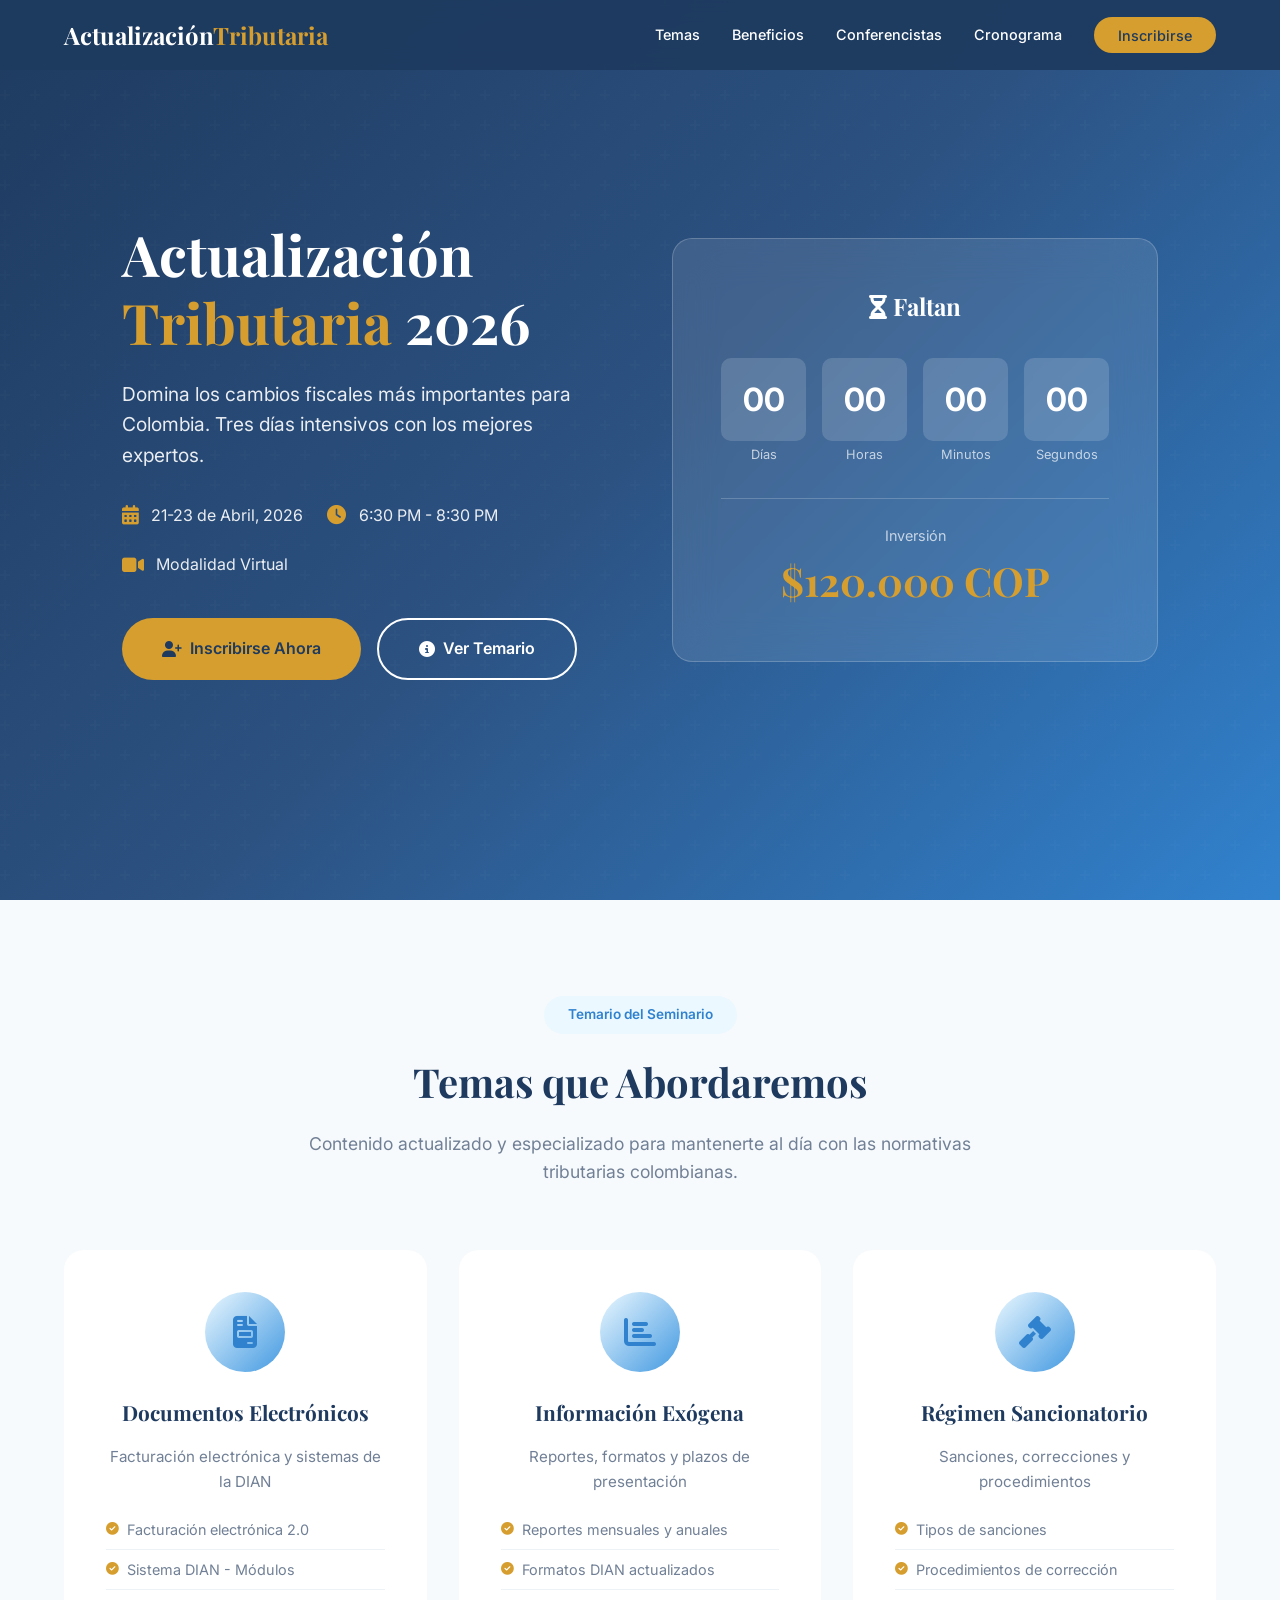
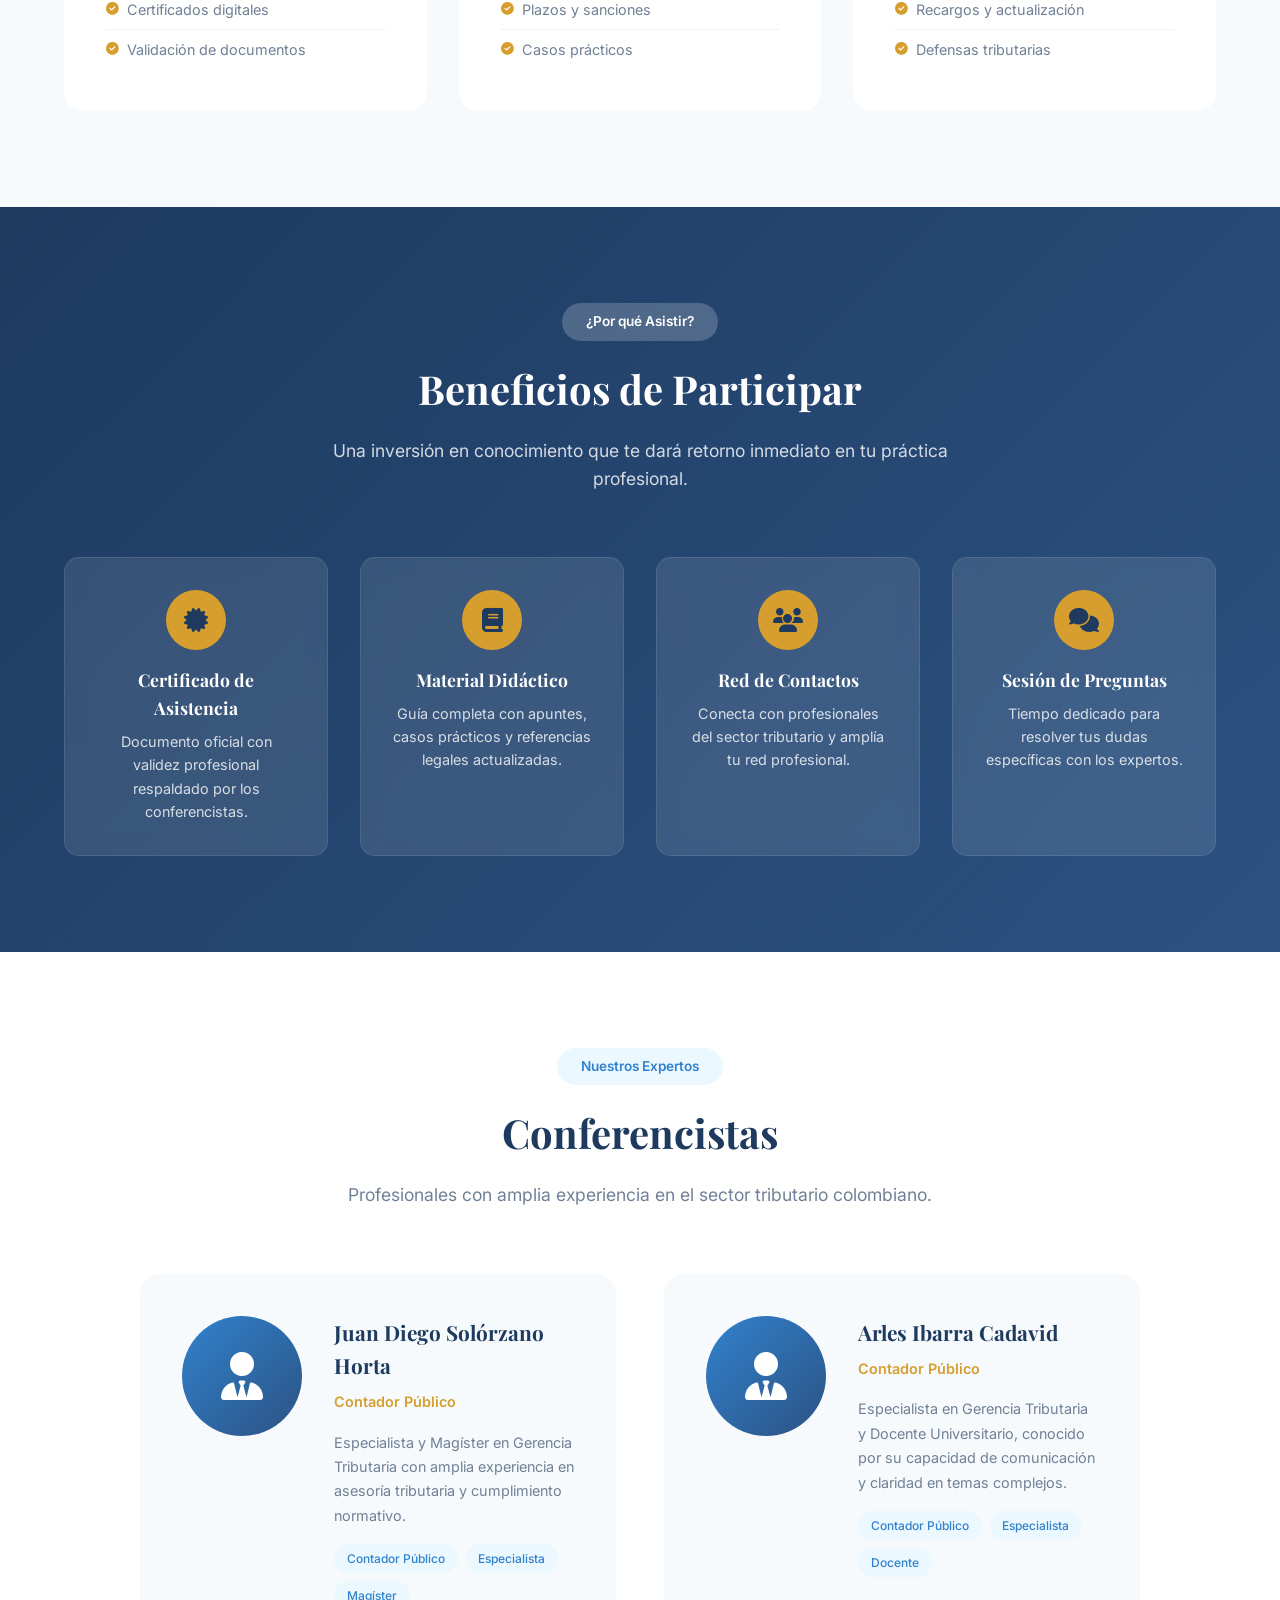
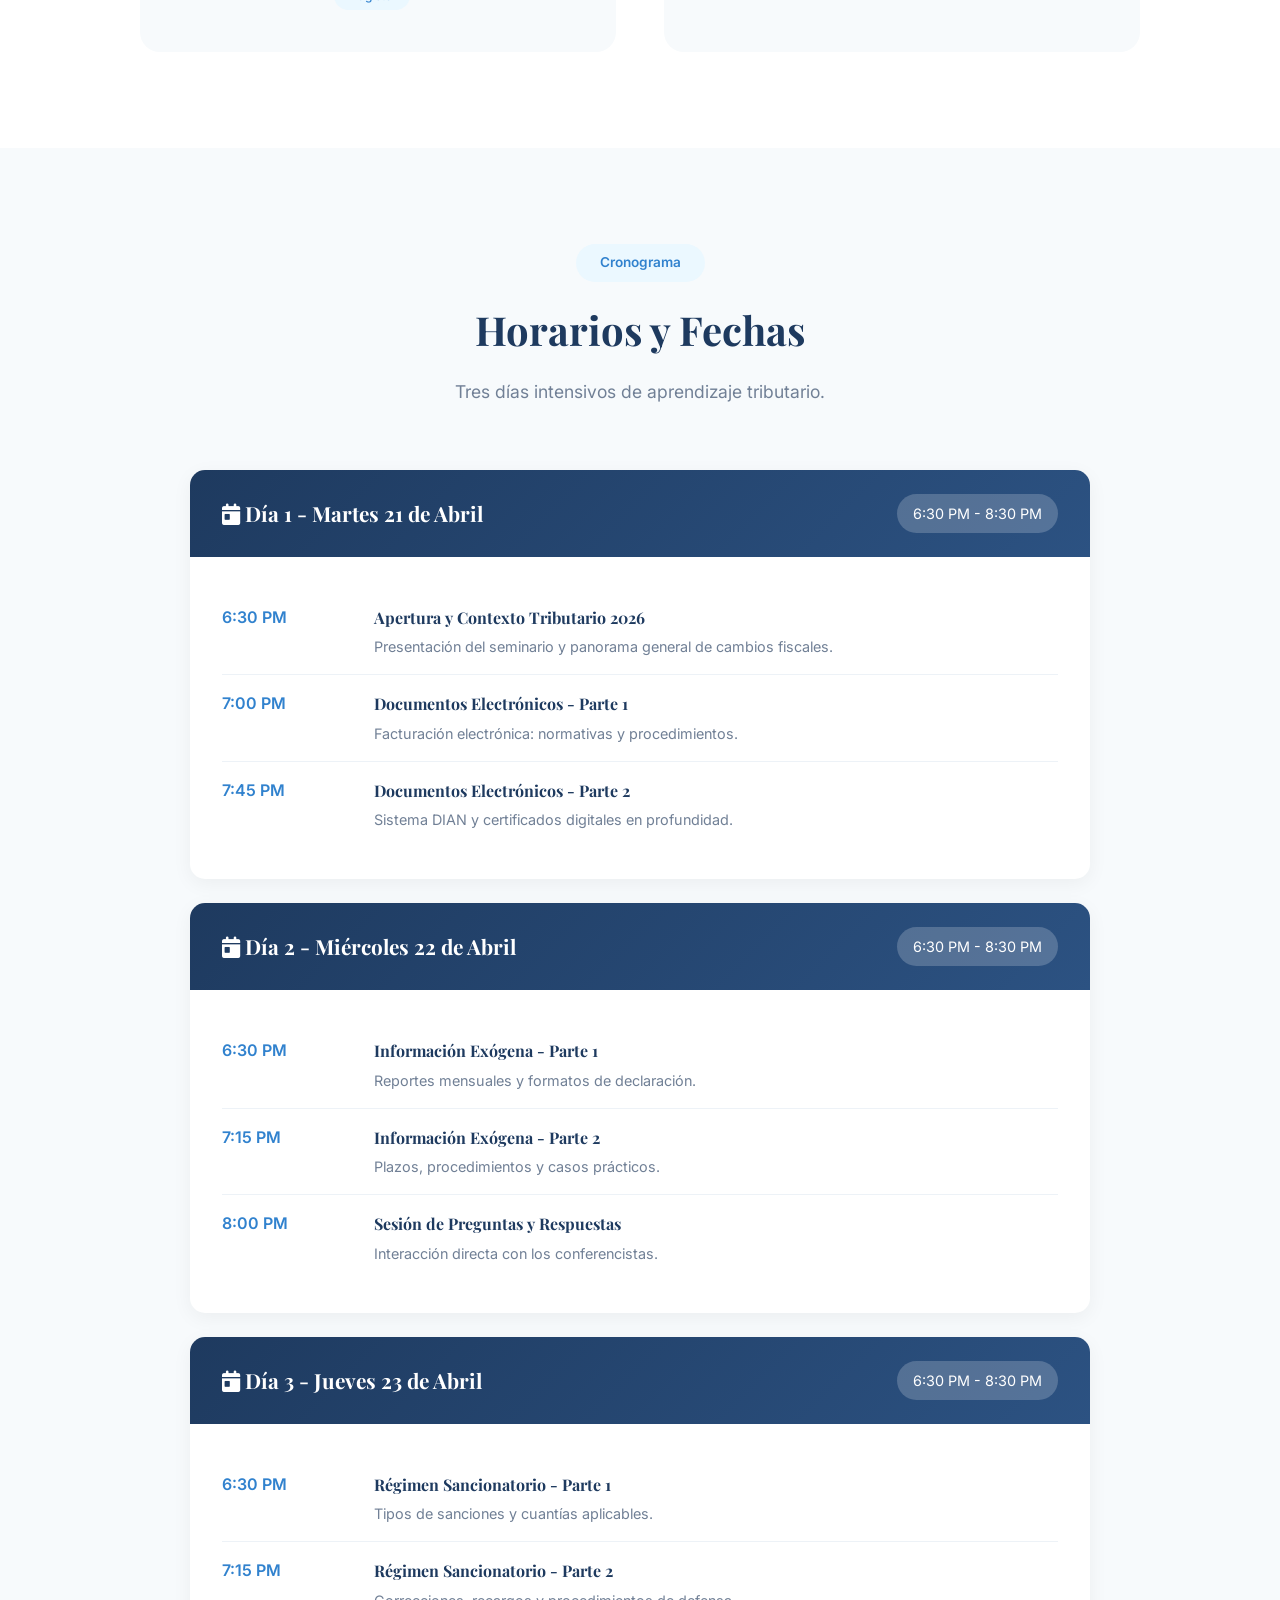
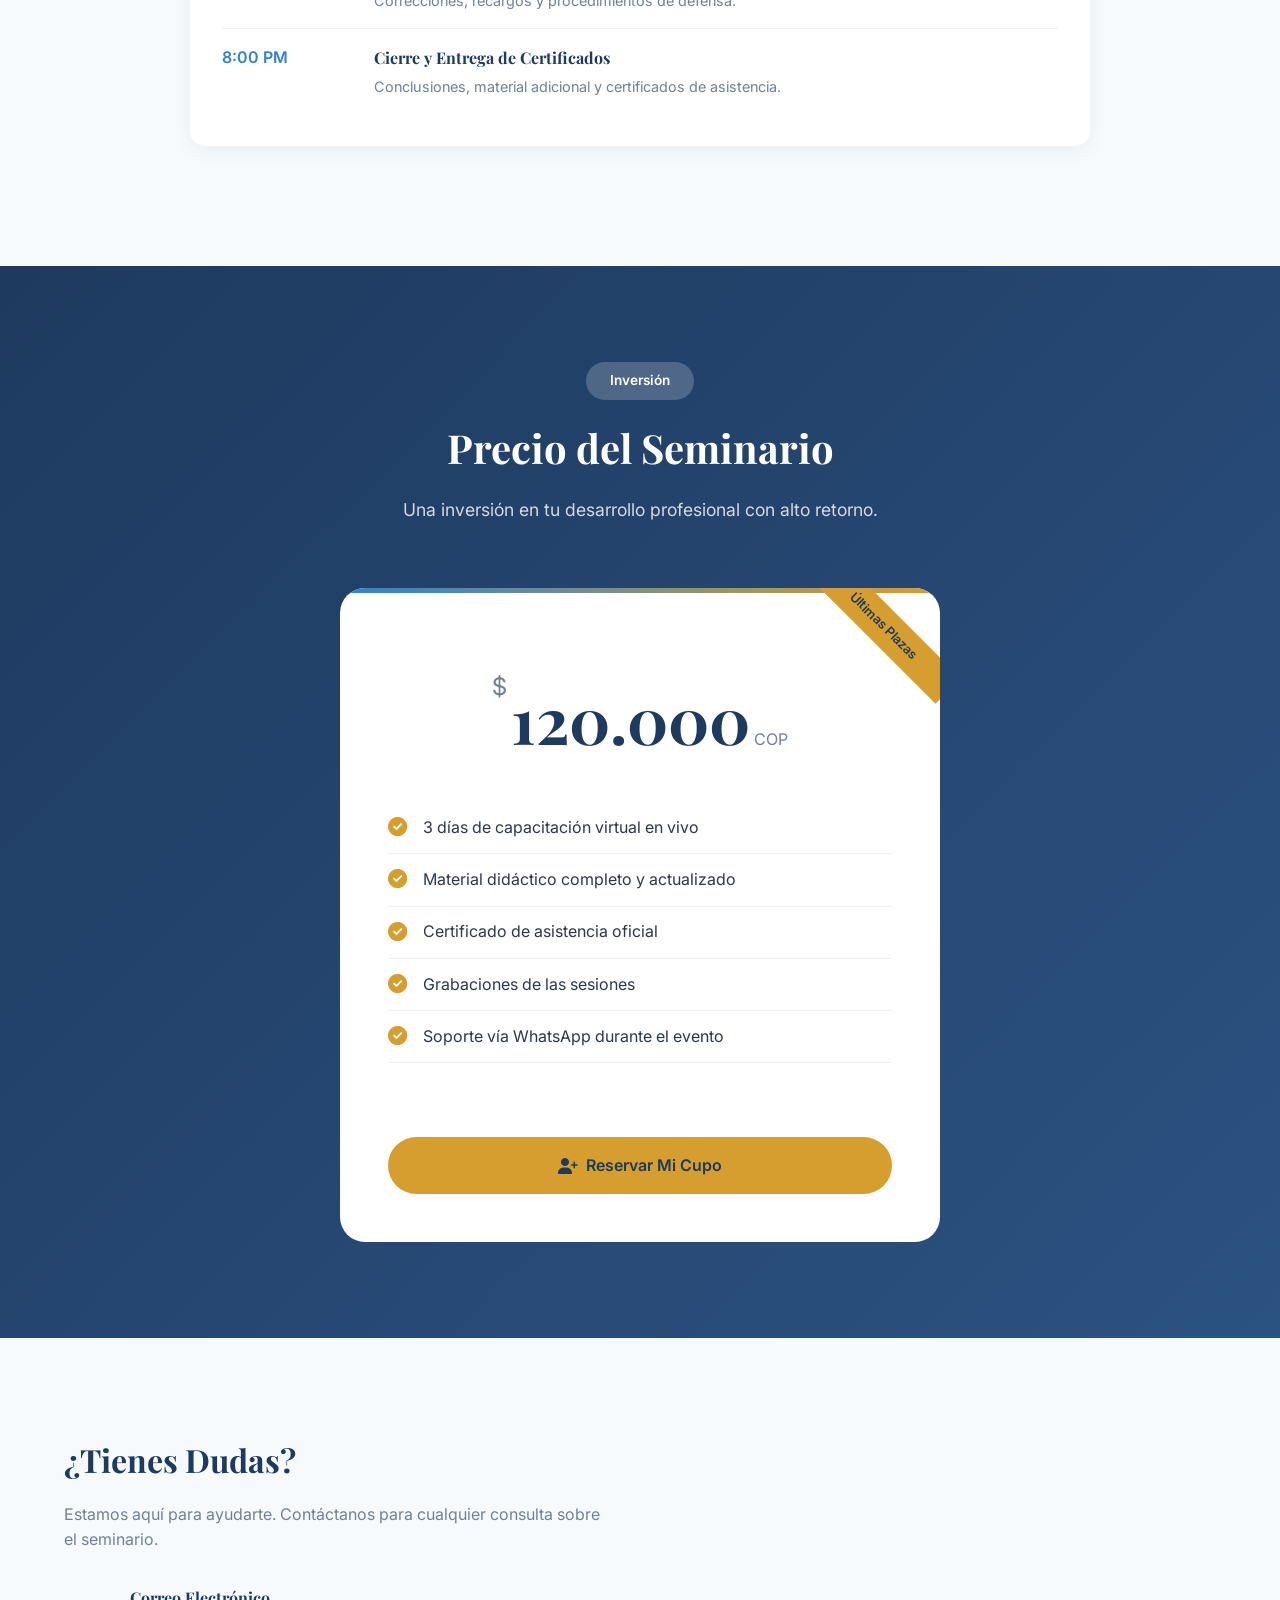
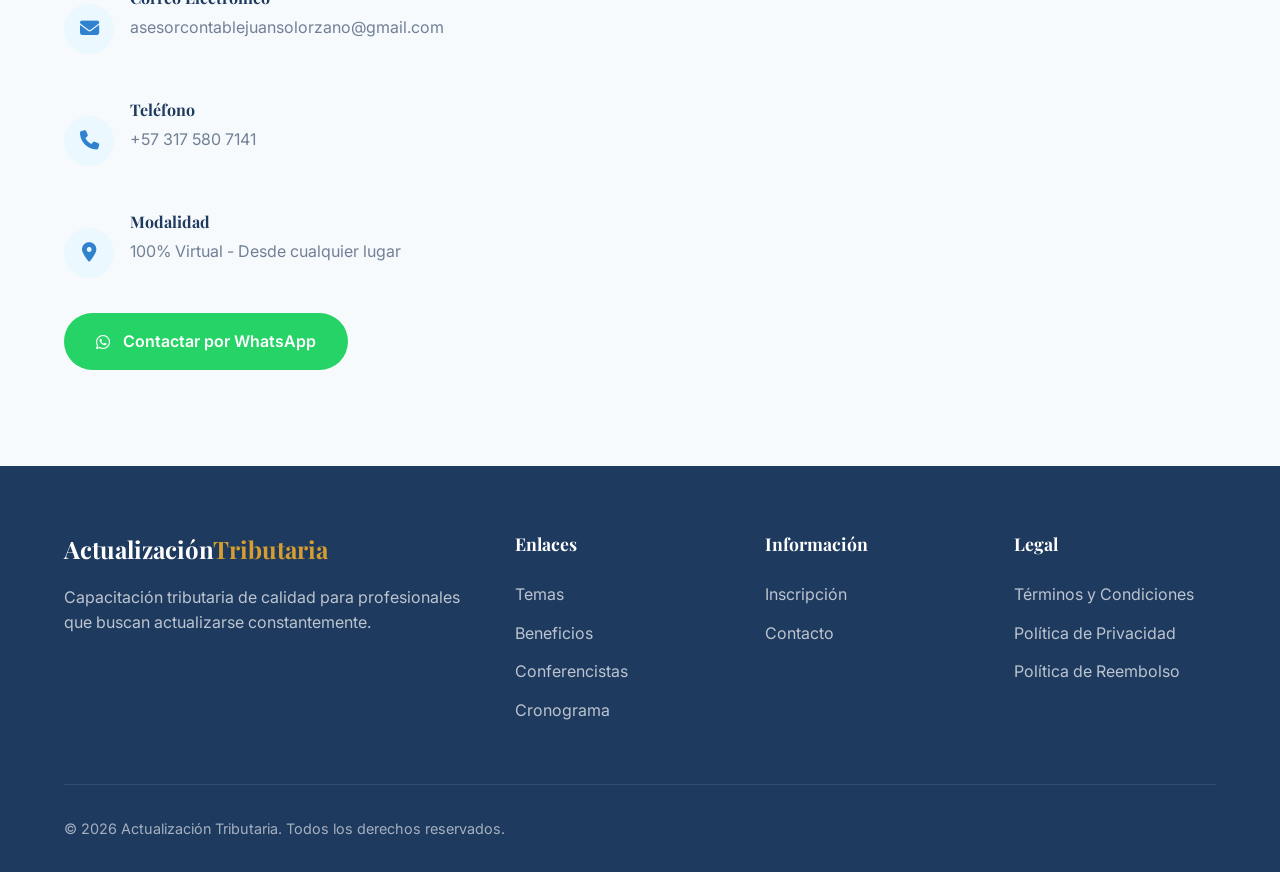
==== index.html @ 235e3d34 "Implementacion a la nube" ====
<!DOCTYPE html>
<html lang="es">

<head>
    <meta charset="UTF-8">
    <meta name="viewport" content="width=device-width, initial-scale=1.0">
    <title>Actualización Tributaria 2026 | Seminario Profesional</title>
    <link rel="stylesheet" href="https://cdnjs.cloudflare.com/ajax/libs/font-awesome/6.5.1/css/all.min.css">
    <link
        href="https://fonts.googleapis.com/css2?family=Playfair+Display:wght@400;500;600;700&family=Inter:wght@300;400;500;600;700&display=swap"
        rel="stylesheet">
    <link rel="stylesheet" href="style.css">
</head>

<body>
    <!-- Navigation -->
    <nav id="navbar">
        <div class="nav-container">
            <a href="#" class="logo">Actualización<span>Tributaria</span></a>
            <ul class="nav-links" id="navLinks">
                <li><a href="#temas">Temas</a></li>
                <li><a href="#beneficios">Beneficios</a></li>
                <li><a href="#conferencistas">Conferencistas</a></li>
                <li><a href="#cronograma">Cronograma</a></li>
                <li><a href="#inscripcion" class="nav-cta">Inscribirse</a></li>
            </ul>
            <button class="mobile-menu-btn" id="mobileMenuBtn">
                <i class="fas fa-bars"></i>
            </button>
        </div>
    </nav>

    <!-- Hero Section -->
    <section class="hero">
        <div class="hero-container">
            <div class="hero-content">
                <h1>Actualización <span>Tributaria</span> 2026</h1>
                <p>Domina los cambios fiscales más importantes para Colombia. Tres días intensivos con los mejores
                    expertos.</p>
                <div class="hero-info">
                    <div class="hero-info-item">
                        <i class="fas fa-calendar-alt"></i>
                        <span>21-23 de Abril, 2026</span>
                    </div>
                    <div class="hero-info-item">
                        <i class="fas fa-clock"></i>
                        <span>6:30 PM - 8:30 PM</span>
                    </div>
                    <div class="hero-info-item">
                        <i class="fas fa-video"></i>
                        <span>Modalidad Virtual</span>
                    </div>
                </div>
                <div class="hero-buttons">
                    <a href="#inscripcion" class="btn btn-primary">
                        <i class="fas fa-user-plus"></i>
                        Inscribirse Ahora
                    </a>
                    <a href="#temas" class="btn btn-secondary">
                        <i class="fas fa-info-circle"></i>
                        Ver Temario
                    </a>
                </div>
            </div>
            <div class="hero-visual">
                <div class="hero-card">
                    <h3><i class="fas fa-hourglass-half"></i> Faltan</h3>
                    <div class="countdown" id="countdown">
                        <div class="countdown-item">
                            <span class="countdown-number" id="days">00</span>
                            <span class="countdown-label">Días</span>
                        </div>
                        <div class="countdown-item">
                            <span class="countdown-number" id="hours">00</span>
                            <span class="countdown-label">Horas</span>
                        </div>
                        <div class="countdown-item">
                            <span class="countdown-number" id="minutes">00</span>
                            <span class="countdown-label">Minutos</span>
                        </div>
                        <div class="countdown-item">
                            <span class="countdown-number" id="seconds">00</span>
                            <span class="countdown-label">Segundos</span>
                        </div>
                    </div>
                    <div class="hero-price">
                        <span>Inversión</span>
                        <strong>$120.000 COP</strong>
                    </div>
                </div>
            </div>
        </div>
    </section>

    <!-- Topics Section -->
    <section class="topics" id="temas">
        <div class="section-header animate-on-scroll">
            <span class="section-tag">Temario del Seminario</span>
            <h2>Temas que Abordaremos</h2>
            <p>Contenido actualizado y especializado para mantenerte al día con las normativas tributarias colombianas.
            </p>
        </div>
        <div class="topics-grid">
            <div class="topic-card animate-on-scroll">
                <div class="topic-icon">
                    <i class="fas fa-file-invoice"></i>
                </div>
                <h3>Documentos Electrónicos</h3>
                <p>Facturación electrónica y sistemas de la DIAN</p>
                <ul class="topic-list">
                    <li><i class="fas fa-check-circle"></i> Facturación electrónica 2.0</li>
                    <li><i class="fas fa-check-circle"></i> Sistema DIAN - Módulos</li>
                    <li><i class="fas fa-check-circle"></i> Certificados digitales</li>
                    <li><i class="fas fa-check-circle"></i> Validación de documentos</li>
                </ul>
            </div>
            <div class="topic-card animate-on-scroll">
                <div class="topic-icon">
                    <i class="fas fa-chart-bar"></i>
                </div>
                <h3>Información Exógena</h3>
                <p>Reportes, formatos y plazos de presentación</p>
                <ul class="topic-list">
                    <li><i class="fas fa-check-circle"></i> Reportes mensuales y anuales</li>
                    <li><i class="fas fa-check-circle"></i> Formatos DIAN actualizados</li>
                    <li><i class="fas fa-check-circle"></i> Plazos y sanciones</li>
                    <li><i class="fas fa-check-circle"></i> Casos prácticos</li>
                </ul>
            </div>
            <div class="topic-card animate-on-scroll">
                <div class="topic-icon">
                    <i class="fas fa-gavel"></i>
                </div>
                <h3>Régimen Sancionatorio</h3>
                <p>Sanciones, correcciones y procedimientos</p>
                <ul class="topic-list">
                    <li><i class="fas fa-check-circle"></i> Tipos de sanciones</li>
                    <li><i class="fas fa-check-circle"></i> Procedimientos de corrección</li>
                    <li><i class="fas fa-check-circle"></i> Recargos y actualización</li>
                    <li><i class="fas fa-check-circle"></i> Defensas tributarias</li>
                </ul>
            </div>
        </div>
    </section>

    <!-- Benefits Section -->
    <section class="benefits" id="beneficios">
        <div class="section-header animate-on-scroll">
            <span class="section-tag">¿Por qué Asistir?</span>
            <h2>Beneficios de Participar</h2>
            <p>Una inversión en conocimiento que te dará retorno inmediato en tu práctica profesional.</p>
        </div>
        <div class="benefits-grid">
            <div class="benefit-card animate-on-scroll">
                <div class="benefit-icon">
                    <i class="fas fa-certificate"></i>
                </div>
                <h4>Certificado de Asistencia</h4>
                <p>Documento oficial con validez profesional respaldado por los conferencistas.</p>
            </div>
            <div class="benefit-card animate-on-scroll">
                <div class="benefit-icon">
                    <i class="fas fa-book"></i>
                </div>
                <h4>Material Didáctico</h4>
                <p>Guía completa con apuntes, casos prácticos y referencias legales actualizadas.</p>
            </div>
            <div class="benefit-card animate-on-scroll">
                <div class="benefit-icon">
                    <i class="fas fa-users"></i>
                </div>
                <h4>Red de Contactos</h4>
                <p>Conecta con profesionales del sector tributario y amplía tu red profesional.</p>
            </div>
            <div class="benefit-card animate-on-scroll">
                <div class="benefit-icon">
                    <i class="fas fa-comments"></i>
                </div>
                <h4>Sesión de Preguntas</h4>
                <p>Tiempo dedicado para resolver tus dudas específicas con los expertos.</p>
            </div>
        </div>
    </section>

    <!-- Speakers Section -->
    <section class="speakers" id="conferencistas">
        <div class="section-header animate-on-scroll">
            <span class="section-tag">Nuestros Expertos</span>
            <h2>Conferencistas</h2>
            <p>Profesionales con amplia experiencia en el sector tributario colombiano.</p>
        </div>
        <div class="speakers-grid">
            <div class="speaker-card animate-left">
                <div class="speaker-image">
                    <i class="fas fa-user-tie"></i>
                </div>
                <div class="speaker-info">
                    <h3>Juan Diego Solórzano Horta</h3>
                    <p class="title">Contador Público</p>
                    <p>Especialista y Magíster en Gerencia Tributaria con amplia experiencia en asesoría tributaria y
                        cumplimiento normativo.</p>
                    <div class="speaker-credentials">
                        <span class="credential">Contador Público</span>
                        <span class="credential">Especialista</span>
                        <span class="credential">Magíster</span>
                    </div>
                </div>
            </div>
            <div class="speaker-card animate-right">
                <div class="speaker-image">
                    <i class="fas fa-user-tie"></i>
                </div>
                <div class="speaker-info">
                    <h3>Arles Ibarra Cadavid</h3>
                    <p class="title">Contador Público</p>
                    <p>Especialista en Gerencia Tributaria y Docente Universitario, conocido por su capacidad de
                        comunicación y claridad en temas complejos.</p>
                    <div class="speaker-credentials">
                        <span class="credential">Contador Público</span>
                        <span class="credential">Especialista</span>
                        <span class="credential">Docente</span>
                    </div>
                </div>
            </div>
        </div>
    </section>

    <!-- Schedule Section -->
    <section class="schedule" id="cronograma">
        <div class="section-header animate-on-scroll">
            <span class="section-tag">Cronograma</span>
            <h2>Horarios y Fechas</h2>
            <p>Tres días intensivos de aprendizaje tributario.</p>
        </div>
        <div class="schedule-container">
            <div class="schedule-day animate-on-scroll">
                <div class="schedule-day-header">
                    <h3><i class="fas fa-calendar-day"></i> Día 1 - Martes 21 de Abril</h3>
                    <span>6:30 PM - 8:30 PM</span>
                </div>
                <div class="schedule-content">
                    <div class="schedule-item">
                        <span class="schedule-time">6:30 PM</span>
                        <div class="schedule-topic">
                            <h4>Apertura y Contexto Tributario 2026</h4>
                            <p>Presentación del seminario y panorama general de cambios fiscales.</p>
                        </div>
                    </div>
                    <div class="schedule-item">
                        <span class="schedule-time">7:00 PM</span>
                        <div class="schedule-topic">
                            <h4>Documentos Electrónicos - Parte 1</h4>
                            <p>Facturación electrónica: normativas y procedimientos.</p>
                        </div>
                    </div>
                    <div class="schedule-item">
                        <span class="schedule-time">7:45 PM</span>
                        <div class="schedule-topic">
                            <h4>Documentos Electrónicos - Parte 2</h4>
                            <p>Sistema DIAN y certificados digitales en profundidad.</p>
                        </div>
                    </div>
                </div>
            </div>
            <div class="schedule-day animate-on-scroll">
                <div class="schedule-day-header">
                    <h3><i class="fas fa-calendar-day"></i> Día 2 - Miércoles 22 de Abril</h3>
                    <span>6:30 PM - 8:30 PM</span>
                </div>
                <div class="schedule-content">
                    <div class="schedule-item">
                        <span class="schedule-time">6:30 PM</span>
                        <div class="schedule-topic">
                            <h4>Información Exógena - Parte 1</h4>
                            <p>Reportes mensuales y formatos de declaración.</p>
                        </div>
                    </div>
                    <div class="schedule-item">
                        <span class="schedule-time">7:15 PM</span>
                        <div class="schedule-topic">
                            <h4>Información Exógena - Parte 2</h4>
                            <p>Plazos, procedimientos y casos prácticos.</p>
                        </div>
                    </div>
                    <div class="schedule-item">
                        <span class="schedule-time">8:00 PM</span>
                        <div class="schedule-topic">
                            <h4>Sesión de Preguntas y Respuestas</h4>
                            <p>Interacción directa con los conferencistas.</p>
                        </div>
                    </div>
                </div>
            </div>
            <div class="schedule-day animate-on-scroll">
                <div class="schedule-day-header">
                    <h3><i class="fas fa-calendar-day"></i> Día 3 - Jueves 23 de Abril</h3>
                    <span>6:30 PM - 8:30 PM</span>
                </div>
                <div class="schedule-content">
                    <div class="schedule-item">
                        <span class="schedule-time">6:30 PM</span>
                        <div class="schedule-topic">
                            <h4>Régimen Sancionatorio - Parte 1</h4>
                            <p>Tipos de sanciones y cuantías aplicables.</p>
                        </div>
                    </div>
                    <div class="schedule-item">
                        <span class="schedule-time">7:15 PM</span>
                        <div class="schedule-topic">
                            <h4>Régimen Sancionatorio - Parte 2</h4>
                            <p>Correcciones, recargos y procedimientos de defensa.</p>
                        </div>
                    </div>
                    <div class="schedule-item">
                        <span class="schedule-time">8:00 PM</span>
                        <div class="schedule-topic">
                            <h4>Cierre y Entrega de Certificados</h4>
                            <p>Conclusiones, material adicional y certificados de asistencia.</p>
                        </div>
                    </div>
                </div>
            </div>
        </div>
    </section>

    <!-- Pricing Section -->
    <section class="pricing" id="inscripcion">
        <div class="section-header animate-on-scroll">
            <span class="section-tag">Inversión</span>
            <h2>Precio del Seminario</h2>
            <p>Una inversión en tu desarrollo profesional con alto retorno.</p>
        </div>
        <div class="pricing-card animate-on-scroll">
            <span class="pricing-badge">Últimas Plazas</span>
            <div class="pricing-amount">
                <span class="currency">$</span>
                <span class="amount">120.000</span>
                <span class="period">COP</span>
            </div>
            <ul class="pricing-features">
                <li>
                    <i class="fas fa-check-circle"></i>
                    <span>3 días de capacitación virtual en vivo</span>
                </li>
                <li>
                    <i class="fas fa-check-circle"></i>
                    <span>Material didáctico completo y actualizado</span>
                </li>
                <li>
                    <i class="fas fa-check-circle"></i>
                    <span>Certificado de asistencia oficial</span>
                </li>
                <li>
                    <i class="fas fa-check-circle"></i>
                    <span>Grabaciones de las sesiones</span>
                </li>
                <li>
                    <i class="fas fa-check-circle"></i>
                    <span>Soporte vía WhatsApp durante el evento</span>
                </li>
                <li>
            </ul>
            <a href="#inscripcion" class="btn btn-primary">
                <i class="fas fa-user-plus"></i>
                Reservar Mi Cupo
            </a>
        </div>
    </section>

    <!-- Contact Section -->
    <section class="contact" id="contacto">
        <div class="contact-container">
            <div class="contact-info animate-left">
                <h3>¿Tienes Dudas?</h3>
                <p>Estamos aquí para ayudarte. Contáctanos para cualquier consulta sobre el seminario.</p>
                <div class="contact-methods">
                    <div class="contact-method">
                        <div class="contact-method-icon">
                            <i class="fas fa-envelope"></i>
                        </div>
                        <div class="contact-method-text">
                            <h4>Correo Electrónico</h4>
                            <p>asesorcontablejuansolorzano@gmail.com</p>
                        </div>
                    </div>
                    <div class="contact-method">
                        <div class="contact-method-icon">
                            <i class="fas fa-phone"></i>
                        </div>
                        <div class="contact-method-text">
                            <h4>Teléfono</h4>
                            <p>+57 317 580 7141</p>
                        </div>
                    </div>
                    <div class="contact-method">
                        <div class="contact-method-icon">
                            <i class="fas fa-map-marker-alt"></i>
                        </div>
                        <div class="contact-method-text">
                            <h4>Modalidad</h4>
                            <p>100% Virtual - Desde cualquier lugar</p>
                        </div>
                    </div>
                </div>
                <a href="https://wa.me/573175807141" target="_blank" class="whatsapp-btn">
                    <i class="fab fa-whatsapp"></i>
                    Contactar por WhatsApp
                </a>
            </div>
        </div>
    </section>

    <!-- Footer -->
    <footer>
        <div class="footer-container">
            <div class="footer-grid">
                <div class="footer-brand">
                    <h3>Actualización<span>Tributaria</span></h3>
                    <p>Capacitación tributaria de calidad para profesionales que buscan actualizarse constantemente.</p>
                </div>
                <div class="footer-column">
                    <h4>Enlaces</h4>
                    <ul>
                        <li><a href="#temas">Temas</a></li>
                        <li><a href="#beneficios">Beneficios</a></li>
                        <li><a href="#conferencistas">Conferencistas</a></li>
                        <li><a href="#cronograma">Cronograma</a></li>
                    </ul>
                </div>
                <div class="footer-column">
                    <h4>Información</h4>
                    <ul>
                        <li><a href="#inscripcion">Inscripción</a></li>
                        <li><a href="#contacto">Contacto</a></li>
                    </ul>
                </div>
                <div class="footer-column">
                    <h4>Legal</h4>
                    <ul>
                        <li><a href="/legal/terminosycondiciones.html">Términos y Condiciones</a></li>
                        <li><a href="/legal/politicadeprivacidad.html">Política de Privacidad</a></li>
                        <li><a href="/legal/reembolsos.html">Política de Reembolso</a></li>
                    </ul>
                </div>
            </div>
            <div class="footer-bottom">
                <p>&copy; 2026 Actualización Tributaria. Todos los derechos reservados.</p>
                <div class="footer-bottom-links">
                </div>
            </div>
        </div>
    </footer>

    <!-- Success Modal -->
    <div class="modal-overlay" id="successModal">
        <div class="modal">
            <div class="modal-icon">
                <i class="fas fa-check"></i>
            </div>
            <h3>¡Inscripción Exitosa!</h3>
            <p>Gracias por inscribirte al seminario. Te contactaremos pronto para confirmar tu participación.</p>
            <button class="modal-close" onclick="closeModal()">Entendido</button>
        </div>
    </div>

    <script src="main.js"></script>
</body>

</html>
---- style.css ----
* {
    margin: 0;
    padding: 0;
    box-sizing: border-box;
}

:root {
    --primary-blue: #1e3a5f;
    --secondary-blue: #2c5282;
    --accent-blue: #3182ce;
    --light-blue: #4299e1;
    --pale-blue: #ebf8ff;
    --gold: #d69e2e;
    --gold-light: #ecc94b;
    --white: #ffffff;
    --gray-100: #f7fafc;
    --gray-200: #edf2f7;
    --gray-600: #718096;
    --gray-800: #2d3748;
}

html {
    scroll-behavior: smooth;
}

body {
    font-family: 'Inter', sans-serif;
    color: var(--gray-800);
    line-height: 1.6;
    overflow-x: hidden;
}

h1,
h2,
h3,
h4 {
    font-family: 'Playfair Display', serif;
}

/* Animations */
@keyframes fadeInUp {
    from {
        opacity: 0;
        transform: translateY(40px);
    }

    to {
        opacity: 1;
        transform: translateY(0);
    }
}

@keyframes fadeIn {
    from {
        opacity: 0;
    }

    to {
        opacity: 1;
    }
}

@keyframes slideInLeft {
    from {
        opacity: 0;
        transform: translateX(-50px);
    }

    to {
        opacity: 1;
        transform: translateX(0);
    }
}

@keyframes slideInRight {
    from {
        opacity: 0;
        transform: translateX(50px);
    }

    to {
        opacity: 1;
        transform: translateX(0);
    }
}

@keyframes pulse {

    0%,
    100% {
        transform: scale(1);
    }

    50% {
        transform: scale(1.05);
    }
}

@keyframes float {

    0%,
    100% {
        transform: translateY(0);
    }

    50% {
        transform: translateY(-10px);
    }
}

.animate-on-scroll {
    opacity: 0;
    transform: translateY(40px);
    transition: all 0.8s ease-out;
}

.animate-on-scroll.animated {
    opacity: 1;
    transform: translateY(0);
}

.animate-left {
    opacity: 0;
    transform: translateX(-50px);
    transition: all 0.8s ease-out;
}

.animate-left.animated {
    opacity: 1;
    transform: translateX(0);
}

.animate-right {
    opacity: 0;
    transform: translateX(50px);
    transition: all 0.8s ease-out;
}

.animate-right.animated {
    opacity: 1;
    transform: translateX(0);
}

/* Navigation */
nav {
    position: fixed;
    top: 0;
    left: 0;
    right: 0;
    z-index: 1000;
    background: rgba(30, 58, 95, 0.95);
    backdrop-filter: blur(10px);
    padding: 1rem 5%;
    transition: all 0.3s ease;
}

nav.scrolled {
    padding: 0.7rem 5%;
    box-shadow: 0 4px 20px rgba(0, 0, 0, 0.2);
}

.nav-container {
    max-width: 1400px;
    margin: 0 auto;
    display: flex;
    justify-content: space-between;
    align-items: center;
}

.logo {
    font-family: 'Playfair Display', serif;
    font-size: 1.5rem;
    font-weight: 700;
    color: var(--white);
    text-decoration: none;
}

.logo span {
    color: var(--gold);
}

.nav-links {
    display: flex;
    list-style: none;
    gap: 2rem;
}

.nav-links a {
    color: var(--white);
    text-decoration: none;
    font-weight: 500;
    font-size: 0.9rem;
    transition: color 0.3s ease;
    position: relative;
}

.nav-links a::after {
    content: '';
    position: absolute;
    bottom: -5px;
    left: 0;
    width: 0;
    height: 2px;
    background: var(--gold);
    transition: width 0.3s ease;
}

.nav-links a:hover::after {
    width: 100%;
}

.nav-cta {
    background: var(--gold);
    color: var(--primary-blue) !important;
    padding: 0.6rem 1.5rem;
    border-radius: 50px;
    font-weight: 600;
}

.nav-cta::after {
    display: none;
}

.nav-cta:hover {
    background: var(--gold-light);
    transform: translateY(-2px);
}

.mobile-menu-btn {
    display: none;
    background: none;
    border: none;
    color: var(--white);
    font-size: 1.5rem;
    cursor: pointer;
}

/* Hero Section */
.hero {
    min-height: 100vh;
    background: linear-gradient(135deg, var(--primary-blue) 0%, var(--secondary-blue) 50%, var(--accent-blue) 100%);
    position: relative;
    display: flex;
    align-items: center;
    overflow: hidden;
}

.hero::before {
    content: '';
    position: absolute;
    top: 0;
    left: 0;
    right: 0;
    bottom: 0;
    background: url("data:image/svg+xml,%3Csvg width='60' height='60' viewBox='0 0 60 60' xmlns='http://www.w3.org/2000/svg'%3E%3Cg fill='none' fill-rule='evenodd'%3E%3Cg fill='%23ffffff' fill-opacity='0.03'%3E%3Cpath d='M36 34v-4h-2v4h-4v2h4v4h2v-4h4v-2h-4zm0-30V0h-2v4h-4v2h4v4h2V6h4V4h-4zM6 34v-4H4v4H0v2h4v4h2v-4h4v-2H6zM6 4V0H4v4H0v2h4v4h2V6h4V4H6z'/%3E%3C/g%3E%3C/g%3E%3C/svg%3E");
    opacity: 0.5;
}

.hero-container {
    max-width: 1400px;
    margin: 0 auto;
    padding: 0 5%;
    display: grid;
    grid-template-columns: 1fr 1fr;
    gap: 4rem;
    align-items: center;
    position: relative;
    z-index: 1;
}

.hero-content h1 {
    font-size: 3.5rem;
    color: var(--white);
    line-height: 1.2;
    margin-bottom: 1.5rem;
    animation: fadeInUp 1s ease-out;
}

.hero-content h1 span {
    color: var(--gold);
}

.hero-content p {
    font-size: 1.2rem;
    color: rgba(255, 255, 255, 0.9);
    margin-bottom: 2rem;
    animation: fadeInUp 1s ease-out 0.2s backwards;
}

.hero-info {
    display: flex;
    flex-wrap: wrap;
    gap: 1.5rem;
    margin-bottom: 2.5rem;
    animation: fadeInUp 1s ease-out 0.4s backwards;
}

.hero-info-item {
    display: flex;
    align-items: center;
    gap: 0.8rem;
    color: rgba(255, 255, 255, 0.9);
}

.hero-info-item i {
    color: var(--gold);
    font-size: 1.2rem;
}

.hero-buttons {
    display: flex;
    gap: 1rem;
    animation: fadeInUp 1s ease-out 0.6s backwards;
}

.btn {
    padding: 1rem 2.5rem;
    border-radius: 50px;
    font-weight: 600;
    text-decoration: none;
    display: inline-flex;
    align-items: center;
    gap: 0.5rem;
    transition: all 0.3s ease;
    cursor: pointer;
    border: none;
    font-size: 1rem;
}

.btn-primary {
    background: var(--gold);
    color: var(--primary-blue);
}

.btn-primary:hover {
    background: var(--gold-light);
    transform: translateY(-3px);
    box-shadow: 0 10px 30px rgba(214, 158, 46, 0.4);
}

.btn-secondary {
    background: transparent;
    color: var(--white);
    border: 2px solid var(--white);
}

.btn-secondary:hover {
    background: var(--white);
    color: var(--primary-blue);
    transform: translateY(-3px);
}

.hero-visual {
    position: relative;
    animation: float 6s ease-in-out infinite;
}

.hero-card {
    background: rgba(255, 255, 255, 0.1);
    backdrop-filter: blur(20px);
    border-radius: 20px;
    padding: 3rem;
    border: 1px solid rgba(255, 255, 255, 0.2);
}

.hero-card h3 {
    color: var(--white);
    font-size: 1.5rem;
    margin-bottom: 2rem;
    text-align: center;
}

.countdown {
    display: grid;
    grid-template-columns: repeat(4, 1fr);
    gap: 1rem;
    margin-bottom: 2rem;
}

.countdown-item {
    text-align: center;
}

.countdown-number {
    background: rgba(255, 255, 255, 0.15);
    border-radius: 10px;
    padding: 1rem;
    font-size: 2rem;
    font-weight: 700;
    color: var(--white);
    display: block;
}

.countdown-label {
    color: rgba(255, 255, 255, 0.7);
    font-size: 0.8rem;
    margin-top: 0.5rem;
}

.hero-price {
    text-align: center;
    padding-top: 1.5rem;
    border-top: 1px solid rgba(255, 255, 255, 0.2);
}

.hero-price span {
    color: rgba(255, 255, 255, 0.7);
    font-size: 0.9rem;
}

.hero-price strong {
    display: block;
    font-size: 2.5rem;
    color: var(--gold);
    font-family: 'Playfair Display', serif;
}

/* Section Styles */
section {
    padding: 6rem 5%;
}

.section-header {
    text-align: center;
    max-width: 700px;
    margin: 0 auto 4rem;
}

.section-header h2 {
    font-size: 2.5rem;
    color: var(--primary-blue);
    margin-bottom: 1rem;
}

.section-header p {
    color: var(--gray-600);
    font-size: 1.1rem;
}

.section-tag {
    display: inline-block;
    background: var(--pale-blue);
    color: var(--accent-blue);
    padding: 0.5rem 1.5rem;
    border-radius: 50px;
    font-size: 0.85rem;
    font-weight: 600;
    margin-bottom: 1rem;
}

/* Topics Section */
.topics {
    background: var(--gray-100);
}

.topics-grid {
    max-width: 1200px;
    margin: 0 auto;
    display: grid;
    grid-template-columns: repeat(3, 1fr);
    gap: 2rem;
}

.topic-card {
    background: var(--white);
    border-radius: 20px;
    padding: 2.5rem;
    text-align: center;
    transition: all 0.4s ease;
    border: 2px solid transparent;
    position: relative;
    overflow: hidden;
}

.topic-card::before {
    content: '';
    position: absolute;
    top: 0;
    left: 0;
    right: 0;
    height: 4px;
    background: linear-gradient(90deg, var(--accent-blue), var(--gold));
    transform: scaleX(0);
    transition: transform 0.4s ease;
}

.topic-card:hover {
    transform: translateY(-10px);
    box-shadow: 0 20px 40px rgba(30, 58, 95, 0.15);
    border-color: var(--light-blue);
}

.topic-card:hover::before {
    transform: scaleX(1);
}

.topic-icon {
    width: 80px;
    height: 80px;
    background: linear-gradient(135deg, var(--pale-blue), var(--light-blue));
    border-radius: 50%;
    display: flex;
    align-items: center;
    justify-content: center;
    margin: 0 auto 1.5rem;
    font-size: 2rem;
    color: var(--accent-blue);
    transition: all 0.4s ease;
}

.topic-card:hover .topic-icon {
    background: linear-gradient(135deg, var(--accent-blue), var(--secondary-blue));
    color: var(--white);
    transform: rotateY(180deg);
}

.topic-card h3 {
    font-size: 1.3rem;
    color: var(--primary-blue);
    margin-bottom: 1rem;
}

.topic-card p {
    color: var(--gray-600);
    font-size: 0.95rem;
}

.topic-list {
    text-align: left;
    margin-top: 1rem;
}

.topic-list li {
    color: var(--gray-600);
    font-size: 0.9rem;
    padding: 0.5rem 0;
    border-bottom: 1px solid var(--gray-200);
    display: flex;
    align-items: center;
    gap: 0.5rem;
}

.topic-list li:last-child {
    border-bottom: none;
}

.topic-list li i {
    color: var(--gold);
    font-size: 0.8rem;
}

/* Benefits Section */
.benefits {
    background: linear-gradient(135deg, var(--primary-blue) 0%, var(--secondary-blue) 100%);
    position: relative;
}

.benefits .section-header h2 {
    color: var(--white);
}

.benefits .section-header p {
    color: rgba(255, 255, 255, 0.8);
}

.benefits .section-tag {
    background: rgba(255, 255, 255, 0.2);
    color: var(--white);
}

.benefits-grid {
    max-width: 1200px;
    margin: 0 auto;
    display: grid;
    grid-template-columns: repeat(4, 1fr);
    gap: 2rem;
}

.benefit-card {
    background: rgba(255, 255, 255, 0.1);
    backdrop-filter: blur(10px);
    border-radius: 15px;
    padding: 2rem;
    text-align: center;
    border: 1px solid rgba(255, 255, 255, 0.1);
    transition: all 0.4s ease;
}

.benefit-card:hover {
    background: rgba(255, 255, 255, 0.2);
    transform: translateY(-5px);
}

.benefit-icon {
    width: 60px;
    height: 60px;
    background: var(--gold);
    border-radius: 50%;
    display: flex;
    align-items: center;
    justify-content: center;
    margin: 0 auto 1rem;
    font-size: 1.5rem;
    color: var(--primary-blue);
}

.benefit-card h4 {
    color: var(--white);
    font-size: 1.1rem;
    margin-bottom: 0.5rem;
}

.benefit-card p {
    color: rgba(255, 255, 255, 0.8);
    font-size: 0.9rem;
}

/* Speakers Section */
.speakers {
    background: var(--white);
}

.speakers-grid {
    max-width: 1000px;
    margin: 0 auto;
    display: grid;
    grid-template-columns: repeat(2, 1fr);
    gap: 3rem;
}

.speaker-card {
    background: var(--gray-100);
    border-radius: 20px;
    padding: 2.5rem;
    display: flex;
    gap: 2rem;
    transition: all 0.4s ease;
    border: 2px solid transparent;
}

.speaker-card:hover {
    border-color: var(--accent-blue);
    box-shadow: 0 15px 40px rgba(30, 58, 95, 0.1);
    transform: translateY(-5px);
}

.speaker-image {
    width: 120px;
    height: 120px;
    border-radius: 50%;
    background: linear-gradient(135deg, var(--accent-blue), var(--secondary-blue));
    display: flex;
    align-items: center;
    justify-content: center;
    font-size: 3rem;
    color: var(--white);
    flex-shrink: 0;
}

.speaker-info h3 {
    font-size: 1.3rem;
    color: var(--primary-blue);
    margin-bottom: 0.5rem;
}

.speaker-info .title {
    color: var(--gold);
    font-weight: 600;
    font-size: 0.9rem;
    margin-bottom: 1rem;
}

.speaker-info p {
    color: var(--gray-600);
    font-size: 0.9rem;
    line-height: 1.7;
}

.speaker-credentials {
    display: flex;
    flex-wrap: wrap;
    gap: 0.5rem;
    margin-top: 1rem;
}

.credential {
    background: var(--pale-blue);
    color: var(--accent-blue);
    padding: 0.3rem 0.8rem;
    border-radius: 50px;
    font-size: 0.75rem;
    font-weight: 500;
}

/* Schedule Section */
.schedule {
    background: var(--gray-100);
}

.schedule-container {
    max-width: 900px;
    margin: 0 auto;
}

.schedule-day {
    background: var(--white);
    border-radius: 15px;
    margin-bottom: 1.5rem;
    overflow: hidden;
    box-shadow: 0 5px 20px rgba(0, 0, 0, 0.05);
}

.schedule-day-header {
    background: linear-gradient(135deg, var(--primary-blue), var(--secondary-blue));
    color: var(--white);
    padding: 1.5rem 2rem;
    display: flex;
    justify-content: space-between;
    align-items: center;
}

.schedule-day-header h3 {
    font-size: 1.3rem;
}

.schedule-day-header span {
    background: rgba(255, 255, 255, 0.2);
    padding: 0.5rem 1rem;
    border-radius: 50px;
    font-size: 0.9rem;
}

.schedule-content {
    padding: 2rem;
}

.schedule-item {
    display: flex;
    gap: 2rem;
    padding: 1rem 0;
    border-bottom: 1px solid var(--gray-200);
}

.schedule-item:last-child {
    border-bottom: none;
}

.schedule-time {
    min-width: 120px;
    font-weight: 600;
    color: var(--accent-blue);
}

.schedule-topic {
    flex: 1;
}

.schedule-topic h4 {
    color: var(--primary-blue);
    margin-bottom: 0.3rem;
}

.schedule-topic p {
    color: var(--gray-600);
    font-size: 0.9rem;
}

/* Pricing Section */
.pricing {
    background: linear-gradient(135deg, var(--primary-blue) 0%, var(--secondary-blue) 100%);
    position: relative;
}

.pricing .section-header h2 {
    color: var(--white);
}

.pricing .section-header p {
    color: rgba(255, 255, 255, 0.8);
}

.pricing .section-tag {
    background: rgba(255, 255, 255, 0.2);
    color: var(--white);
}

.pricing-card {
    max-width: 600px;
    margin: 0 auto;
    background: var(--white);
    border-radius: 25px;
    padding: 3rem;
    text-align: center;
    position: relative;
    overflow: hidden;
}

.pricing-card::before {
    content: '';
    position: absolute;
    top: 0;
    left: 0;
    right: 0;
    height: 5px;
    background: linear-gradient(90deg, var(--accent-blue), var(--gold));
}

.pricing-badge {
    position: absolute;
    top: 20px;
    right: -35px;
    background: var(--gold);
    color: var(--primary-blue);
    padding: 0.5rem 3rem;
    font-size: 0.8rem;
    font-weight: 600;
    transform: rotate(45deg);
}

.pricing-amount {
    margin: 2rem 0;
}

.pricing-amount .currency {
    font-size: 1.5rem;
    color: var(--gray-600);
    vertical-align: top;
}

.pricing-amount .amount {
    font-size: 4rem;
    font-weight: 700;
    color: var(--primary-blue);
    font-family: 'Playfair Display', serif;
}

.pricing-amount .period {
    color: var(--gray-600);
}

.pricing-features {
    list-style: none;
    margin: 2rem 0;
    text-align: left;
}

.pricing-features li {
    padding: 0.8rem 0;
    display: flex;
    align-items: center;
    gap: 1rem;
    border-bottom: 1px solid var(--gray-200);
}

.pricing-features li:last-child {
    border-bottom: none;
}

.pricing-features li i {
    color: var(--gold);
    font-size: 1.2rem;
}

.pricing-features li span {
    color: var(--gray-800);
}

.pricing-card .btn {
    width: 100%;
    justify-content: center;
    margin-top: 1rem;
}

/* Registration Form Section */
.registration {
    background: var(--white);
}

.form-container {
    max-width: 700px;
    margin: 0 auto;
    background: var(--gray-100);
    border-radius: 25px;
    padding: 3rem;
}

.form-row {
    display: grid;
    grid-template-columns: repeat(2, 1fr);
    gap: 1.5rem;
    margin-bottom: 1.5rem;
}

.form-group {
    margin-bottom: 1.5rem;
}

.form-group label {
    display: block;
    margin-bottom: 0.5rem;
    color: var(--primary-blue);
    font-weight: 500;
}

.form-group input,
.form-group select,
.form-group textarea {
    width: 100%;
    padding: 1rem 1.2rem;
    border: 2px solid var(--gray-200);
    border-radius: 10px;
    font-size: 1rem;
    font-family: inherit;
    transition: all 0.3s ease;
    background: var(--white);
}

.form-group input:focus,
.form-group select:focus,
.form-group textarea:focus {
    outline: none;
    border-color: var(--accent-blue);
    box-shadow: 0 0 0 4px rgba(49, 130, 206, 0.1);
}

.form-group textarea {
    resize: vertical;
    min-height: 100px;
}

.form-checkbox {
    display: flex;
    align-items: flex-start;
    gap: 0.8rem;
    margin-bottom: 1.5rem;
}

.form-checkbox input[type="checkbox"] {
    width: 20px;
    height: 20px;
    margin-top: 3px;
    accent-color: var(--accent-blue);
}

.form-checkbox label {
    color: var(--gray-600);
    font-size: 0.9rem;
    line-height: 1.5;
}

.form-checkbox label a {
    color: var(--accent-blue);
    text-decoration: none;
    font-weight: 500;
}

.form-submit {
    width: 100%;
    padding: 1.2rem;
    background: linear-gradient(135deg, var(--accent-blue), var(--secondary-blue));
    color: var(--white);
    border: none;
    border-radius: 10px;
    font-size: 1.1rem;
    font-weight: 600;
    cursor: pointer;
    transition: all 0.3s ease;
}

.form-submit:hover {
    transform: translateY(-3px);
    box-shadow: 0 10px 30px rgba(30, 58, 95, 0.3);
}

.form-submit:disabled {
    opacity: 0.6;
    cursor: not-allowed;
    transform: none;
}

/* Contact Section */
.contact {
    background: var(--gray-100);
}

.contact-container {
    max-width: 1200px;
    margin: 0 auto;
    display: grid;
    grid-template-columns: 1fr 1fr;
    gap: 4rem;
    align-items: center;
}

.contact-info h3 {
    font-size: 2rem;
    color: var(--primary-blue);
    margin-bottom: 1rem;
}

.contact-info p {
    color: var(--gray-600);
    margin-bottom: 2rem;
}

.contact-methods {
    display: flex;
    flex-direction: column;
    gap: 1.5rem;
}

.contact-method {
    display: flex;
    align-items: center;
    gap: 1rem;
}

.contact-method-icon {
    width: 50px;
    height: 50px;
    background: var(--pale-blue);
    border-radius: 50%;
    display: flex;
    align-items: center;
    justify-content: center;
    color: var(--accent-blue);
    font-size: 1.2rem;
}

.contact-method-text h4 {
    color: var(--primary-blue);
    font-size: 1rem;
    margin-bottom: 0.3rem;
}

.contact-method-text p {
    color: var(--gray-600);
}

.contact-method-text a {
    color: var(--accent-blue);
    text-decoration: none;
    font-weight: 600;
}

.contact-method-text a:hover {
    text-decoration: underline;
}

.whatsapp-btn {
    display: inline-flex;
    align-items: center;
    gap: 0.8rem;
    background: #25D366;
    color: var(--white);
    padding: 1rem 2rem;
    border-radius: 50px;
    text-decoration: none;
    font-weight: 600;
    margin-top: 1rem;
    transition: all 0.3s ease;
}

.whatsapp-btn:hover {
    background: #128C7E;
    transform: translateY(-3px);
    box-shadow: 0 10px 30px rgba(37, 211, 102, 0.3);
}

.contact-form {
    background: var(--white);
    padding: 2.5rem;
    border-radius: 20px;
    box-shadow: 0 10px 40px rgba(0, 0, 0, 0.05);
}

.contact-form h4 {
    font-size: 1.3rem;
    color: var(--primary-blue);
    margin-bottom: 1.5rem;
}

/* Footer */
footer {
    background: var(--primary-blue);
    color: var(--white);
    padding: 4rem 5% 2rem;
}

.footer-container {
    max-width: 1200px;
    margin: 0 auto;
}

.footer-grid {
    display: grid;
    grid-template-columns: 2fr 1fr 1fr 1fr;
    gap: 3rem;
    margin-bottom: 3rem;
}

.footer-brand h3 {
    font-size: 1.5rem;
    margin-bottom: 1rem;
}

.footer-brand h3 span {
    color: var(--gold);
}

.footer-brand p {
    color: rgba(255, 255, 255, 0.7);
    margin-bottom: 1.5rem;
}

.footer-social {
    display: flex;
    gap: 1rem;
}

.footer-social a {
    width: 40px;
    height: 40px;
    background: rgba(255, 255, 255, 0.1);
    border-radius: 50%;
    display: flex;
    align-items: center;
    justify-content: center;
    color: var(--white);
    transition: all 0.3s ease;
}

.footer-social a:hover {
    background: var(--gold);
    color: var(--primary-blue);
    transform: translateY(-3px);
}

.footer-column h4 {
    font-size: 1.1rem;
    margin-bottom: 1.5rem;
    color: var(--white);
}

.footer-column ul {
    list-style: none;
}

.footer-column ul li {
    margin-bottom: 0.8rem;
}

.footer-column ul li a {
    color: rgba(255, 255, 255, 0.7);
    text-decoration: none;
    transition: color 0.3s ease;
}

.footer-column ul li a:hover {
    color: var(--gold);
}

.footer-bottom {
    padding-top: 2rem;
    border-top: 1px solid rgba(255, 255, 255, 0.1);
    display: flex;
    justify-content: space-between;
    align-items: center;
    flex-wrap: wrap;
    gap: 1rem;
}

.footer-bottom p {
    color: rgba(255, 255, 255, 0.6);
    font-size: 0.9rem;
}

.footer-bottom-links {
    display: flex;
    gap: 2rem;
}

.footer-bottom-links a {
    color: rgba(255, 255, 255, 0.6);
    text-decoration: none;
    font-size: 0.9rem;
    transition: color 0.3s ease;
}

.footer-bottom-links a:hover {
    color: var(--gold);
}

/* Success Modal */
.modal-overlay {
    position: fixed;
    top: 0;
    left: 0;
    right: 0;
    bottom: 0;
    background: rgba(0, 0, 0, 0.7);
    display: flex;
    align-items: center;
    justify-content: center;
    z-index: 2000;
    opacity: 0;
    visibility: hidden;
    transition: all 0.3s ease;
}

.modal-overlay.active {
    opacity: 1;
    visibility: visible;
}

.modal {
    background: var(--white);
    border-radius: 20px;
    padding: 3rem;
    max-width: 500px;
    width: 90%;
    text-align: center;
    transform: scale(0.8);
    transition: transform 0.3s ease;
}

.modal-overlay.active .modal {
    transform: scale(1);
}

.modal-icon {
    width: 80px;
    height: 80px;
    background: linear-gradient(135deg, #48bb78, #38a169);
    border-radius: 50%;
    display: flex;
    align-items: center;
    justify-content: center;
    margin: 0 auto 1.5rem;
    font-size: 2.5rem;
    color: var(--white);
}

.modal h3 {
    font-size: 1.8rem;
    color: var(--primary-blue);
    margin-bottom: 1rem;
}

.modal p {
    color: var(--gray-600);
    margin-bottom: 2rem;
}

.modal-close {
    background: var(--primary-blue);
    color: var(--white);
    border: none;
    padding: 1rem 2.5rem;
    border-radius: 50px;
    font-size: 1rem;
    font-weight: 600;
    cursor: pointer;
    transition: all 0.3s ease;
}

.modal-close:hover {
    background: var(--secondary-blue);
}

/* Responsive Design */
@media (max-width: 1024px) {
    .hero-container {
        grid-template-columns: 1fr;
        text-align: center;
    }

    .hero-info {
        justify-content: center;
    }

    .hero-buttons {
        justify-content: center;
    }

    .topics-grid {
        grid-template-columns: repeat(2, 1fr);
    }

    .benefits-grid {
        grid-template-columns: repeat(2, 1fr);
    }

    .speakers-grid {
        grid-template-columns: 1fr;
    }

    .contact-container {
        grid-template-columns: 1fr;
    }

    .footer-grid {
        grid-template-columns: repeat(2, 1fr);
    }
}

@media (max-width: 768px) {
    .nav-links {
        display: none;
        position: absolute;
        top: 100%;
        left: 0;
        right: 0;
        background: var(--primary-blue);
        flex-direction: column;
        padding: 1rem;
        gap: 0;
    }

    .nav-links.active {
        display: flex;
    }

    .nav-links li {
        padding: 1rem;
        border-bottom: 1px solid rgba(255, 255, 255, 0.1);
    }

    .mobile-menu-btn {
        display: block;
    }

    .hero-content h1 {
        font-size: 2.5rem;
    }

    .countdown {
        grid-template-columns: repeat(2, 1fr);
    }

    .topics-grid {
        grid-template-columns: 1fr;
    }

    .benefits-grid {
        grid-template-columns: 1fr;
    }

    .form-row {
        grid-template-columns: 1fr;
    }

    .footer-grid {
        grid-template-columns: 1fr;
    }

    .footer-bottom {
        flex-direction: column;
        text-align: center;
    }
}

@media (max-width: 480px) {
    .hero-content h1 {
        font-size: 2rem;
    }

    .hero-buttons {
        flex-direction: column;
    }

    .btn {
        width: 100%;
        justify-content: center;
    }

    .section-header h2 {
        font-size: 2rem;
    }

    .pricing-amount .amount {
        font-size: 3rem;
    }
}
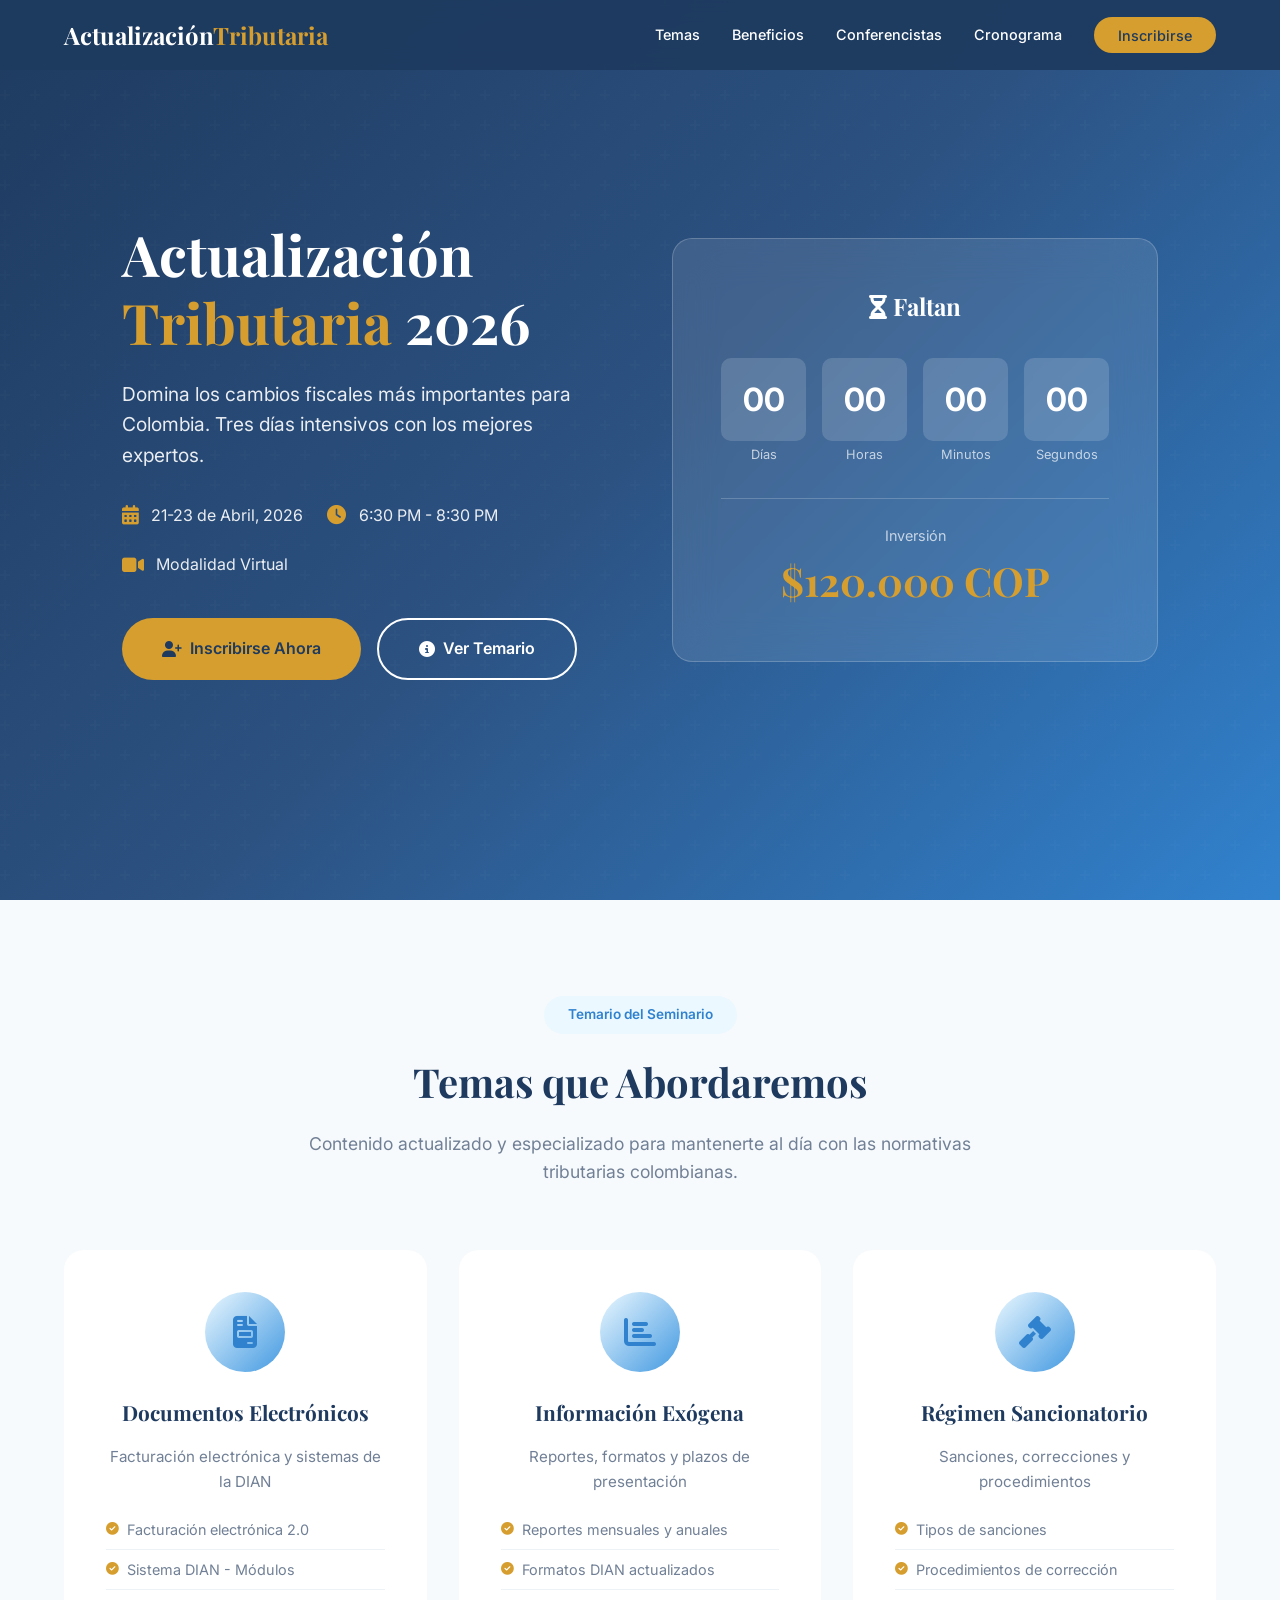
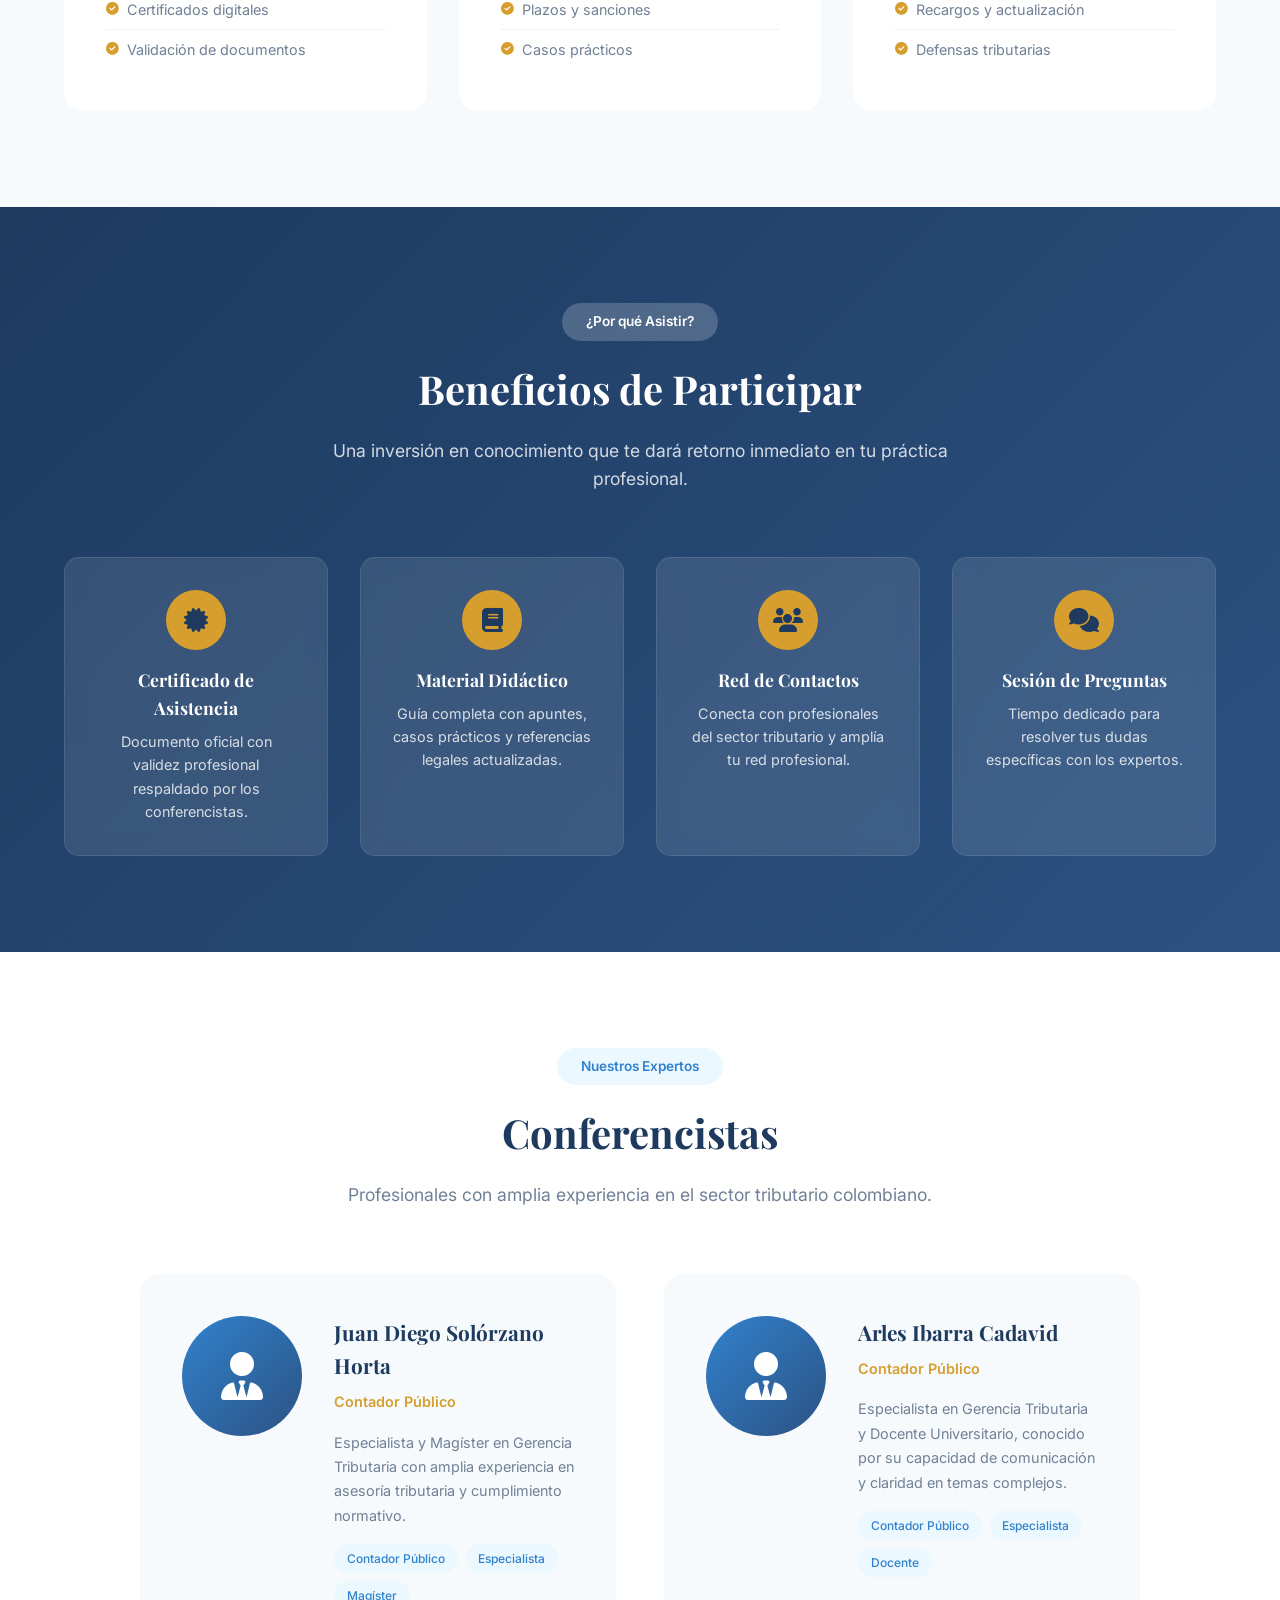
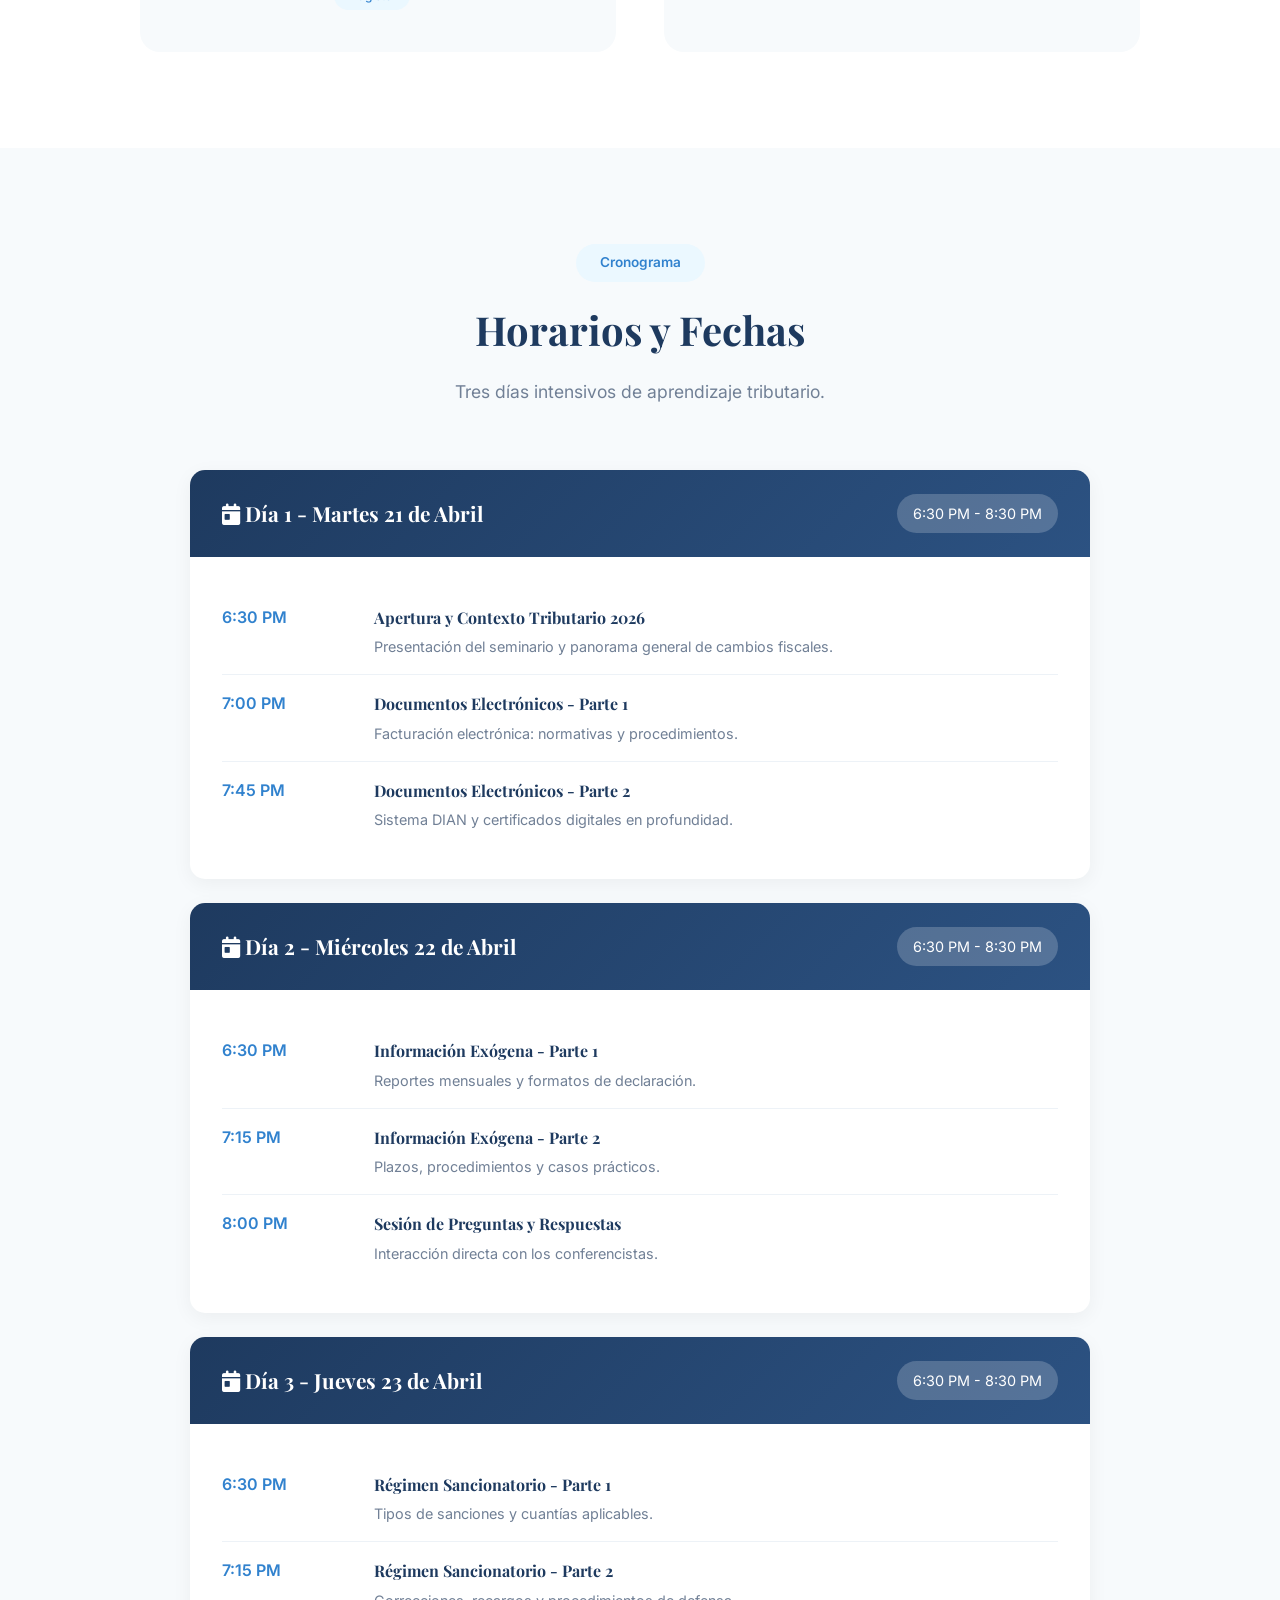
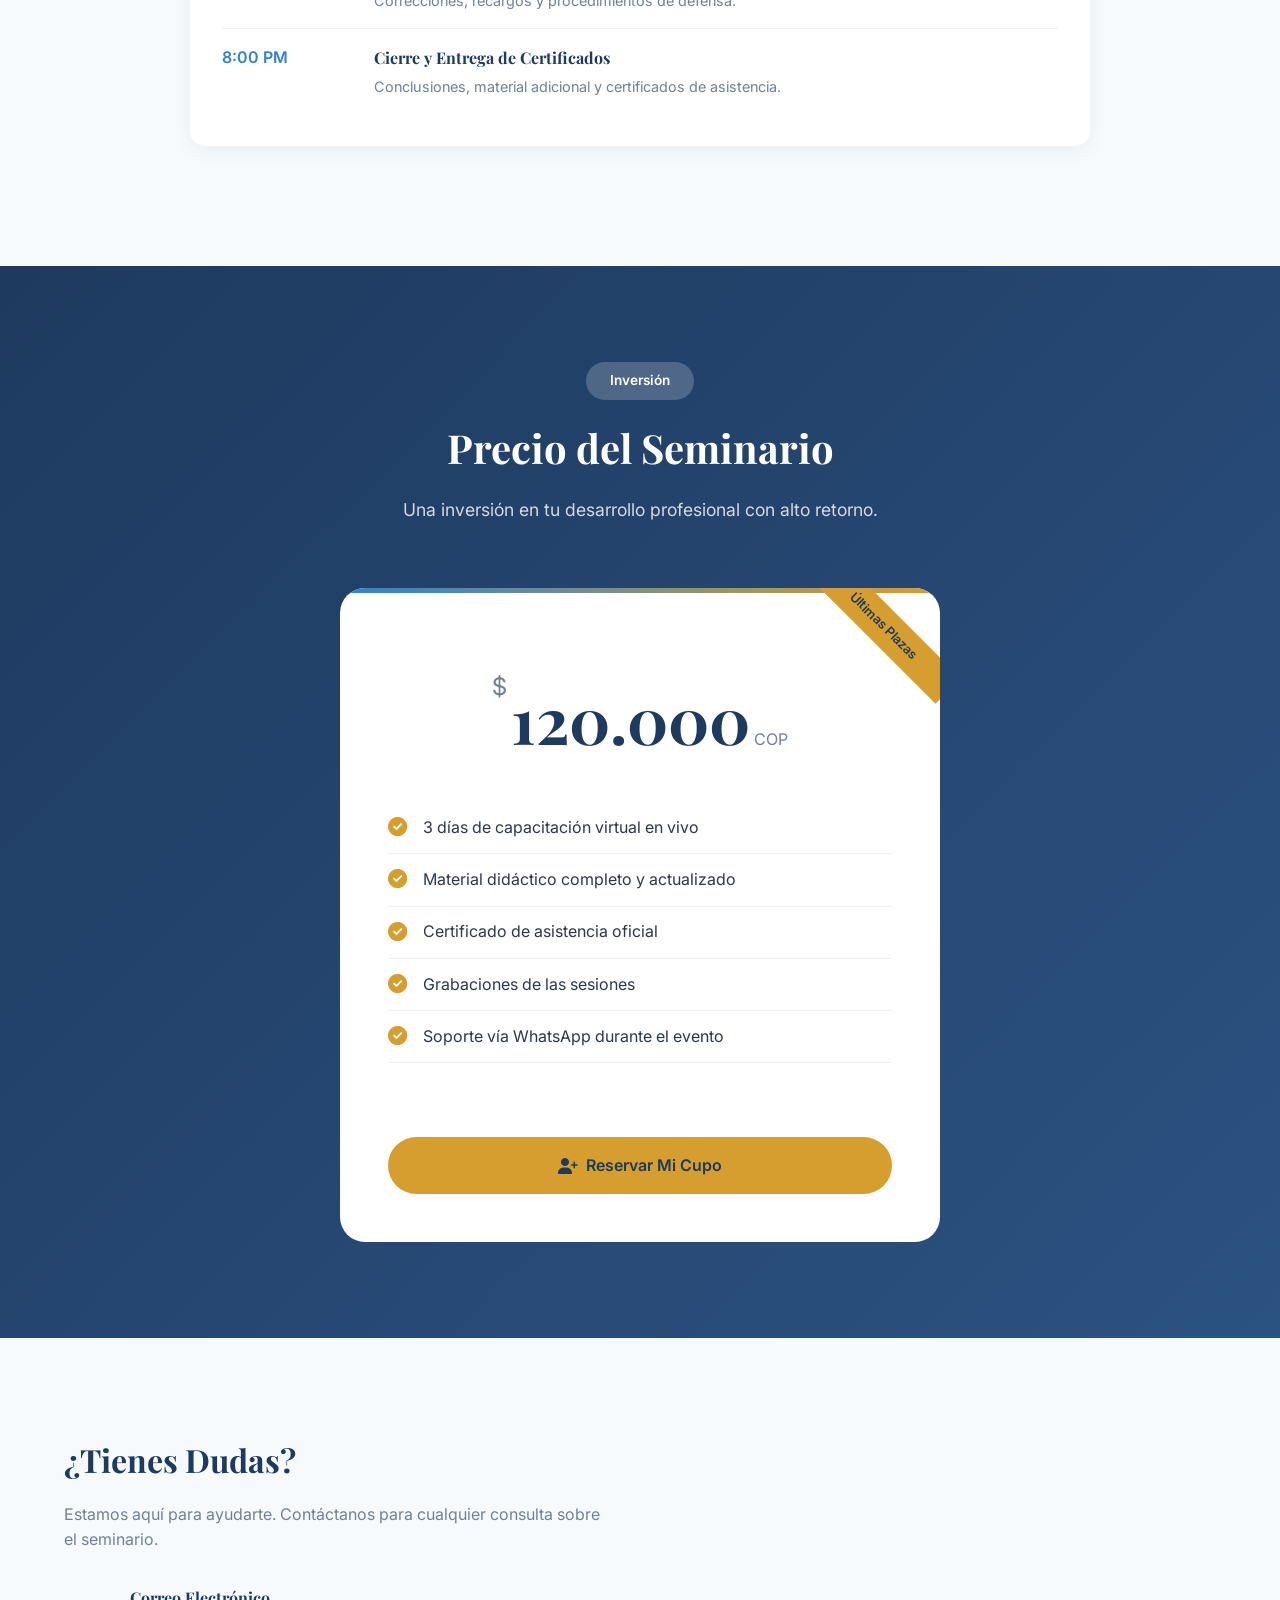
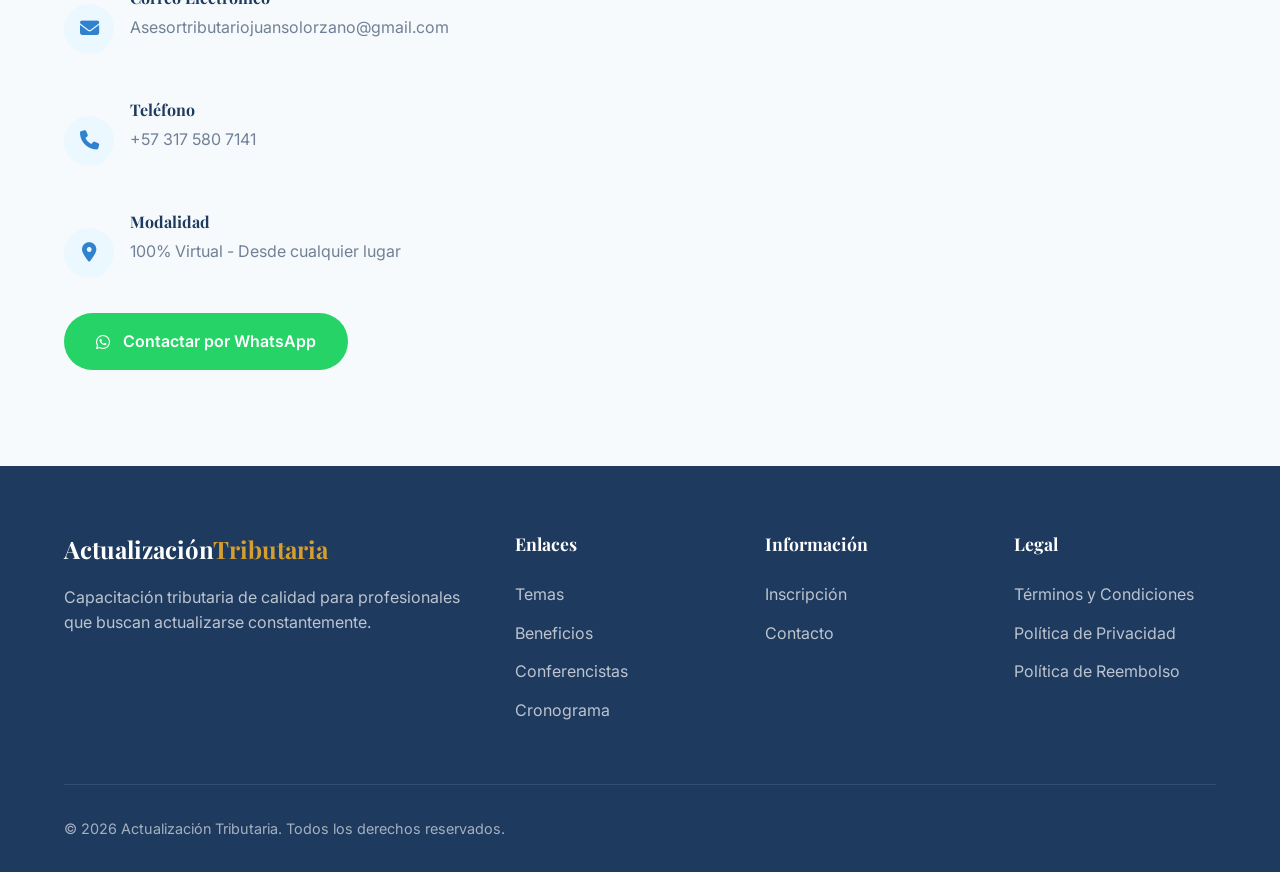
==== commit 9431a0fb: "correcion del correo" ====
--- a/index.html
+++ b/index.html
@@ -10,6 +10,7 @@
         href="https://fonts.googleapis.com/css2?family=Playfair+Display:wght@400;500;600;700&family=Inter:wght@300;400;500;600;700&display=swap"
         rel="stylesheet">
     <link rel="stylesheet" href="style.css">
+    <link rel="icon" type="image/png" href="/images/favicon.png">
 </head>
 
 <body>
@@ -360,7 +361,7 @@
                 </li>
                 <li>
             </ul>
-            <a href="#inscripcion" class="btn btn-primary">
+            <a href="https://pago.asesorcontables.com" class="btn btn-primary">
                 <i class="fas fa-user-plus"></i>
                 Reservar Mi Cupo
             </a>
@@ -380,7 +381,7 @@
                         </div>
                         <div class="contact-method-text">
                             <h4>Correo Electrónico</h4>
-                            <p>asesorcontablejuansolorzano@gmail.com</p>
+                            <p>Asesortributariojuansolorzano@gmail.com</p>
                         </div>
                     </div>
                     <div class="contact-method">
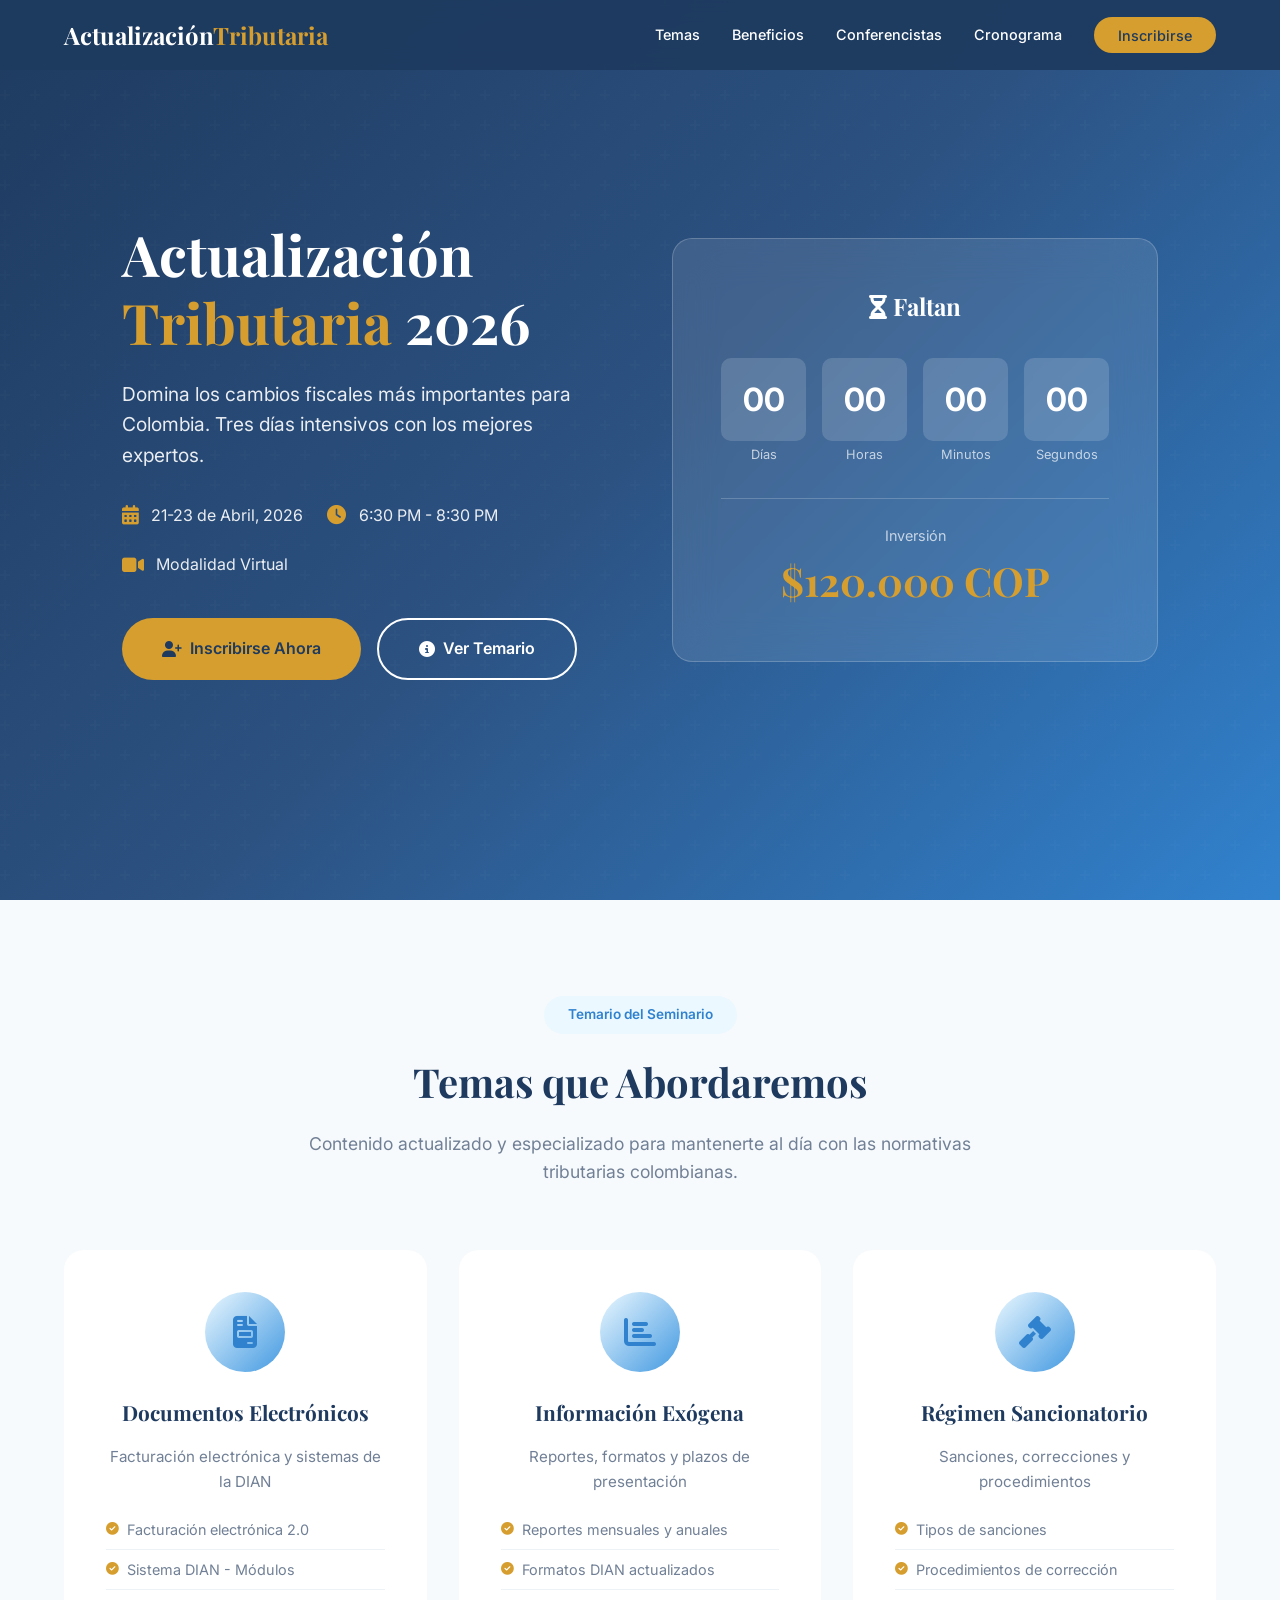
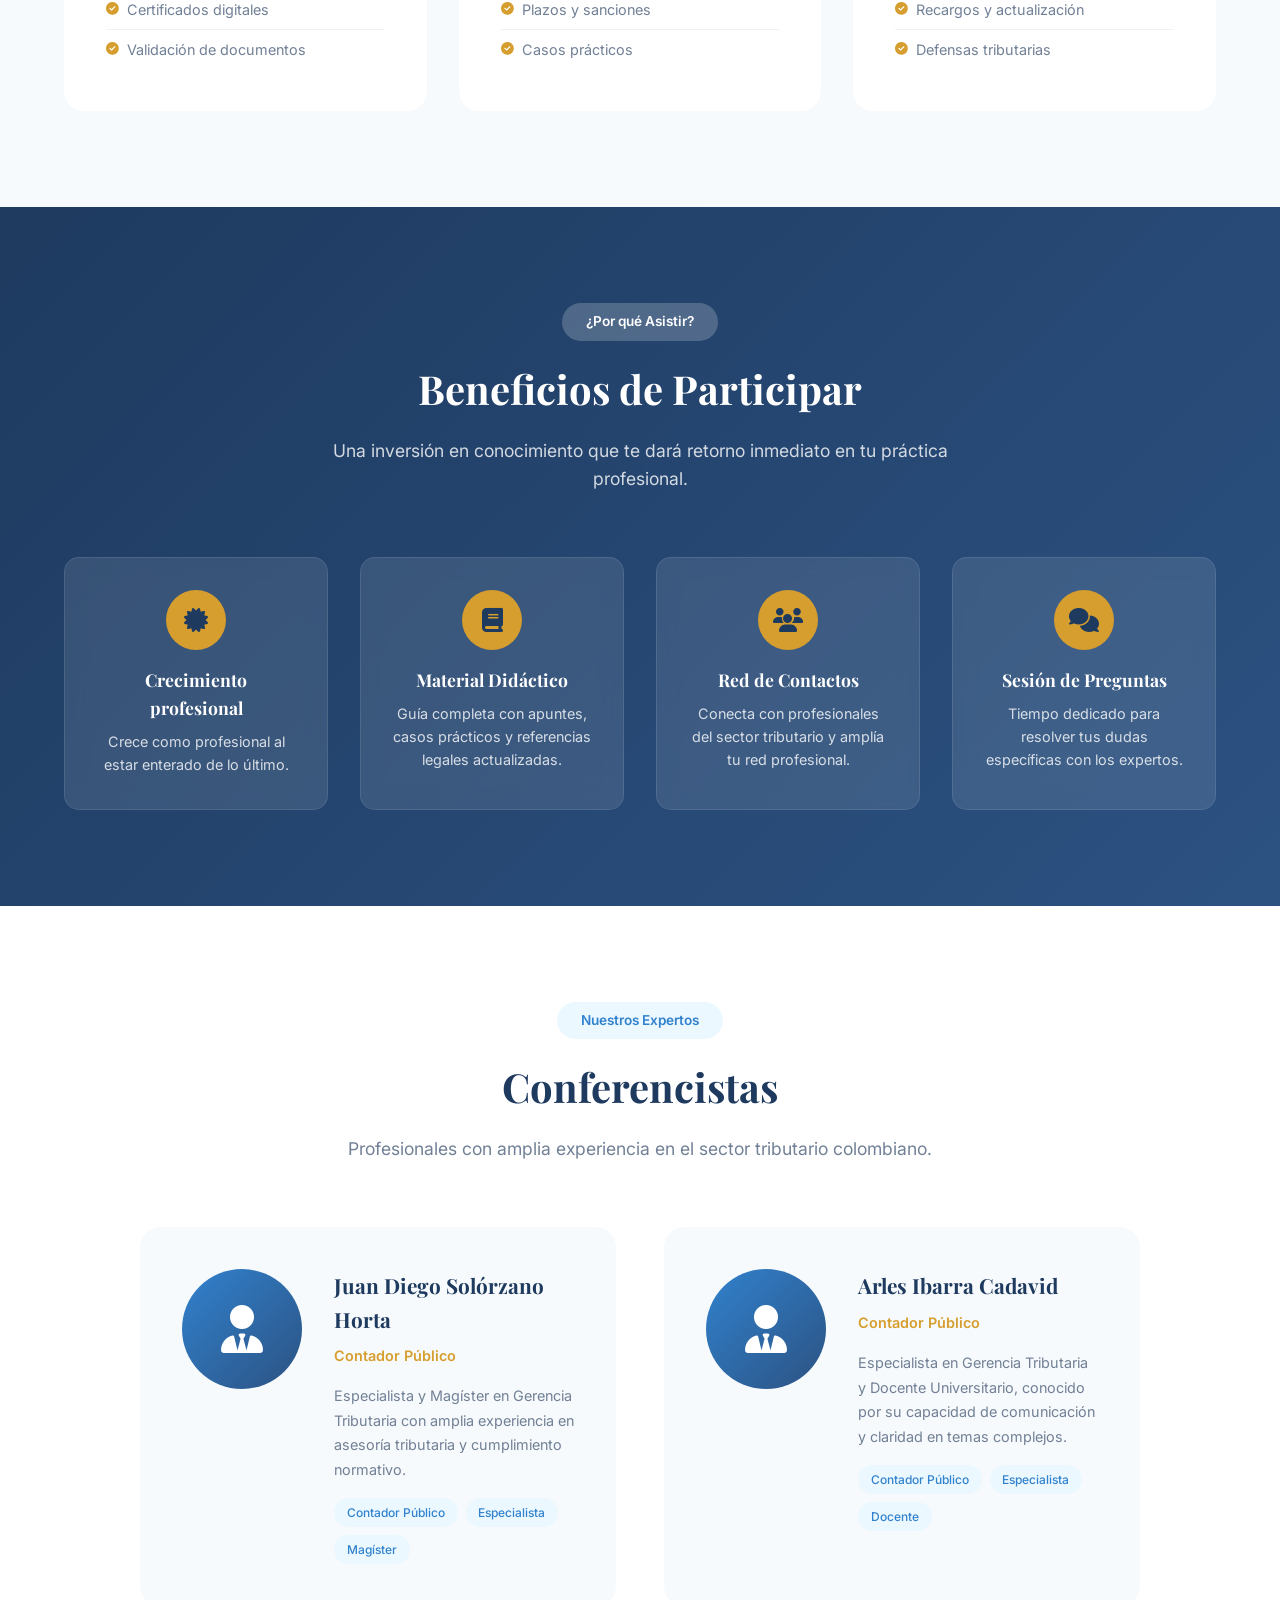
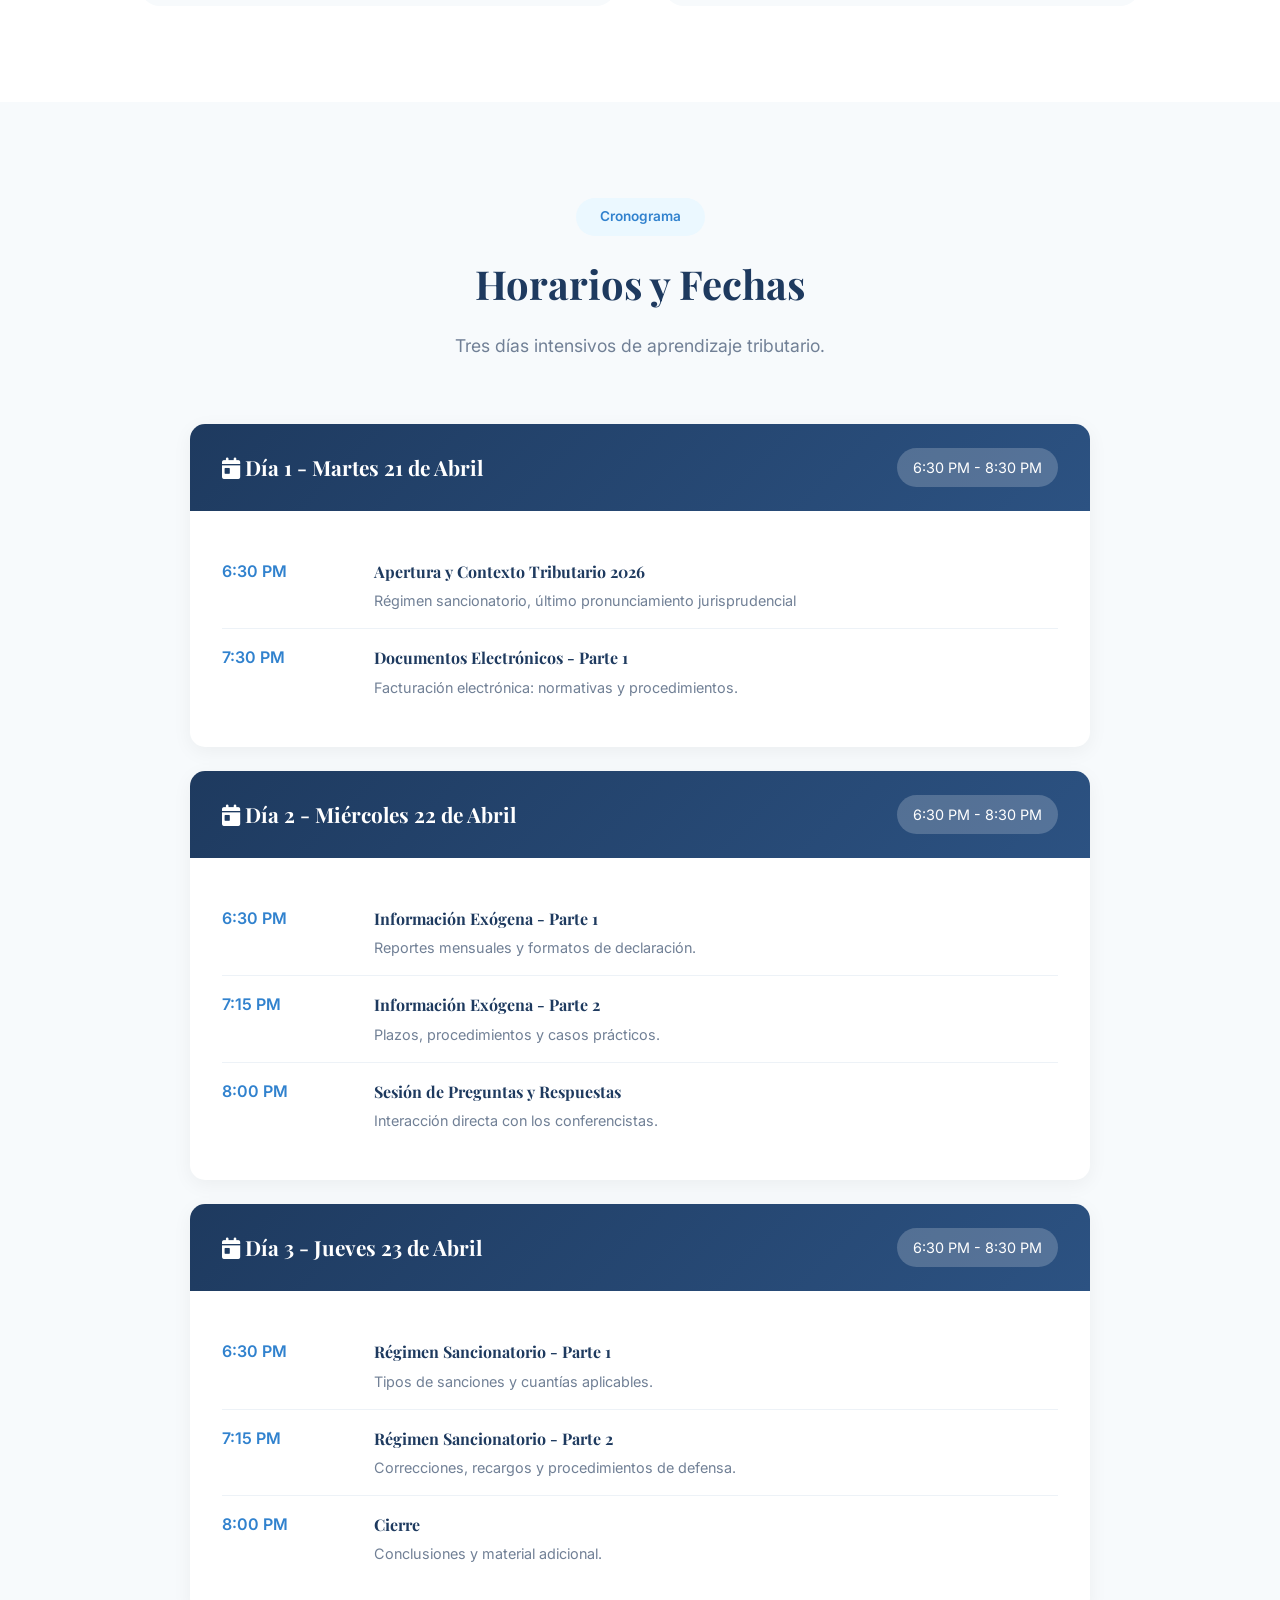
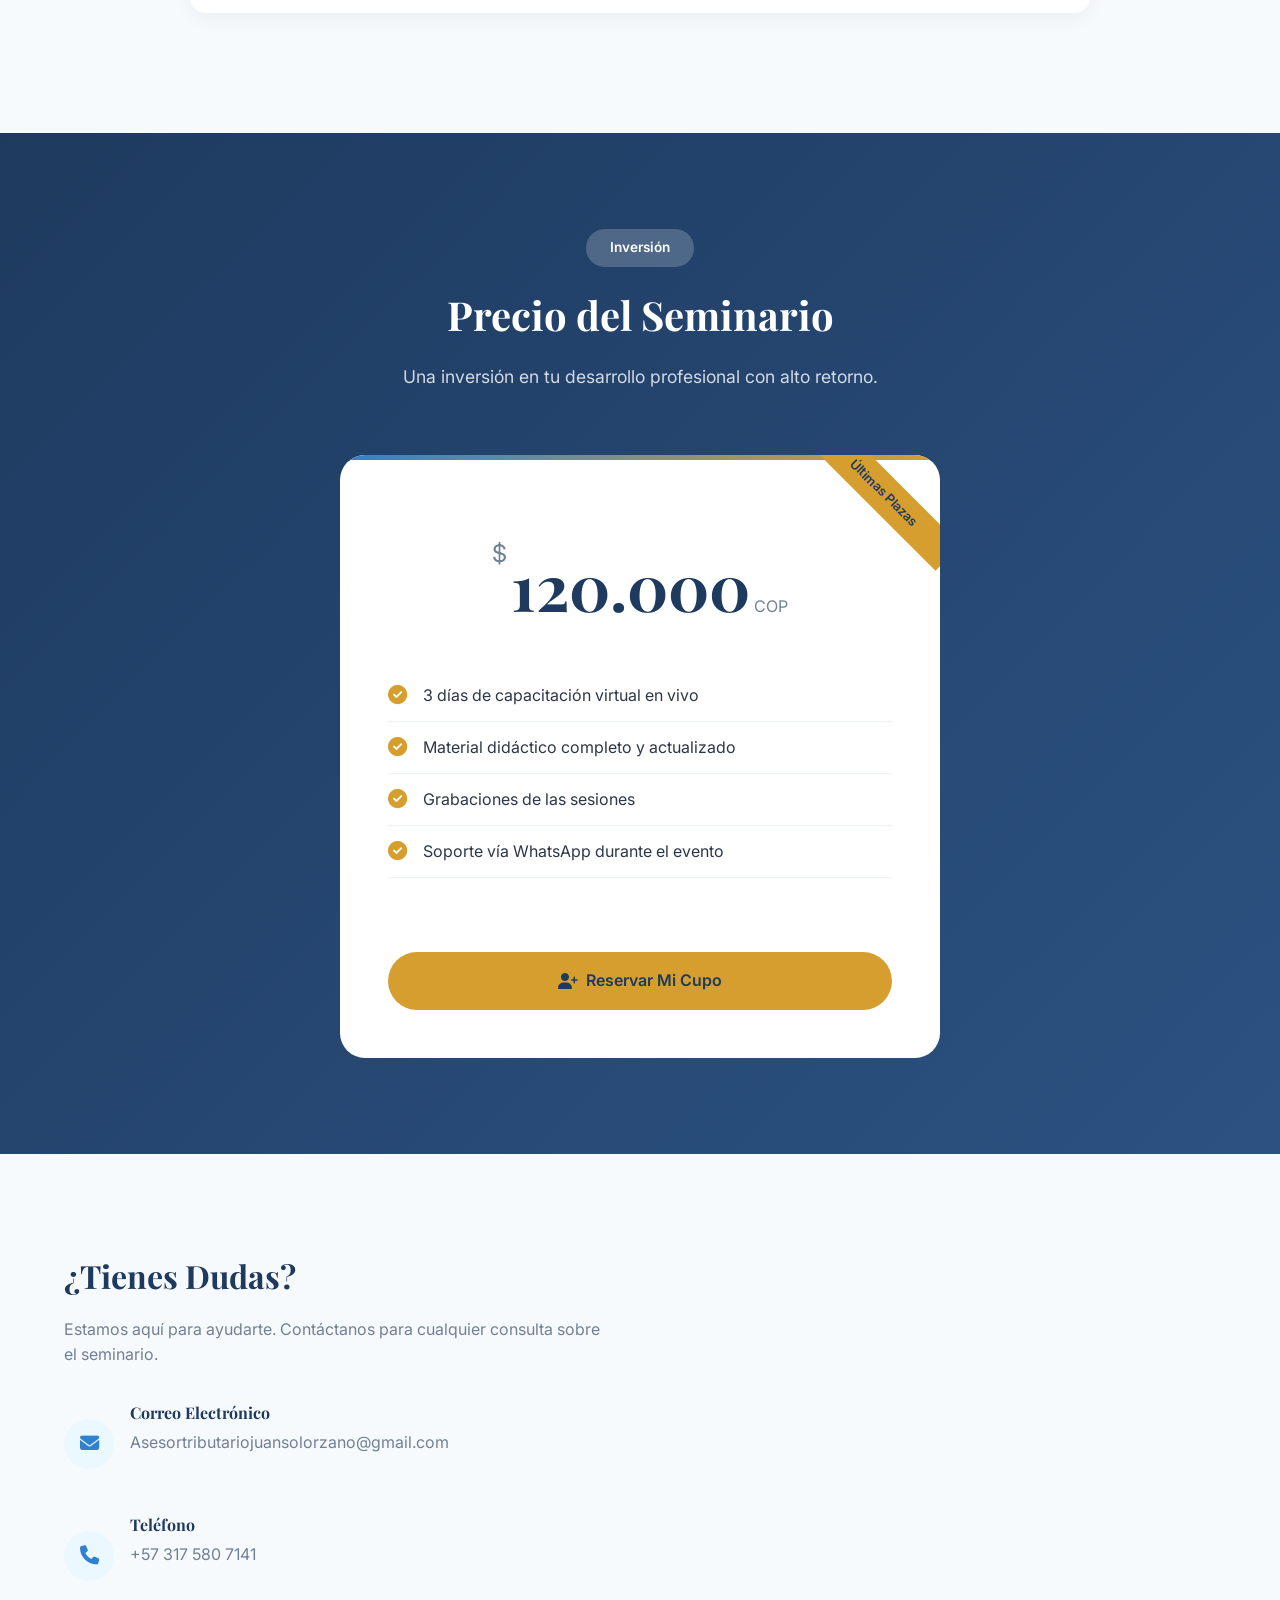
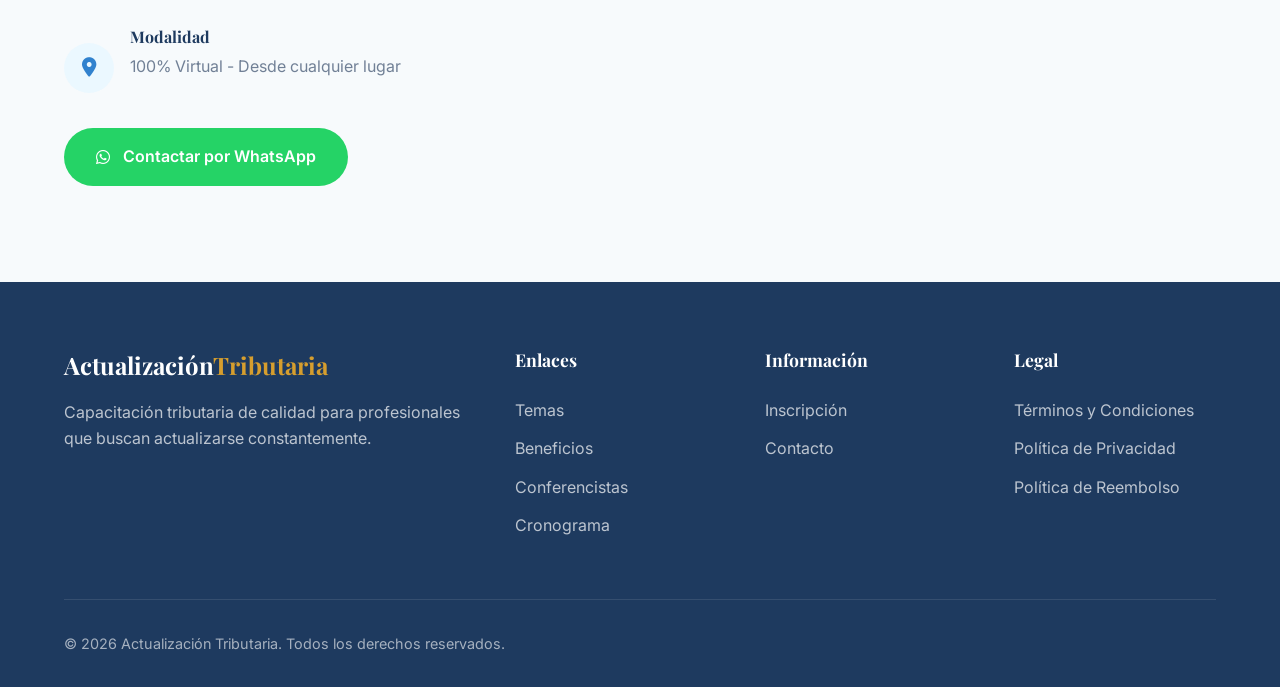
==== commit fdd3505e: "ajuste de temario y horarios" ====
--- a/index.html
+++ b/index.html
@@ -156,8 +156,8 @@
                 <div class="benefit-icon">
                     <i class="fas fa-certificate"></i>
                 </div>
-                <h4>Certificado de Asistencia</h4>
-                <p>Documento oficial con validez profesional respaldado por los conferencistas.</p>
+                <h4>Crecimiento profesional</h4>
+                <p>Crece como profesional al estar enterado de lo último.</p>
             </div>
             <div class="benefit-card animate-on-scroll">
                 <div class="benefit-icon">
@@ -244,21 +244,14 @@
                         <span class="schedule-time">6:30 PM</span>
                         <div class="schedule-topic">
                             <h4>Apertura y Contexto Tributario 2026</h4>
-                            <p>Presentación del seminario y panorama general de cambios fiscales.</p>
-                        </div>
-                    </div>
-                    <div class="schedule-item">
-                        <span class="schedule-time">7:00 PM</span>
+                            <p>Régimen sancionatorio, último pronunciamiento jurisprudencial</p>
+                        </div>
+                    </div>
+                    <div class="schedule-item">
+                        <span class="schedule-time">7:30 PM</span>
                         <div class="schedule-topic">
                             <h4>Documentos Electrónicos - Parte 1</h4>
                             <p>Facturación electrónica: normativas y procedimientos.</p>
-                        </div>
-                    </div>
-                    <div class="schedule-item">
-                        <span class="schedule-time">7:45 PM</span>
-                        <div class="schedule-topic">
-                            <h4>Documentos Electrónicos - Parte 2</h4>
-                            <p>Sistema DIAN y certificados digitales en profundidad.</p>
                         </div>
                     </div>
                 </div>
@@ -315,8 +308,8 @@
                     <div class="schedule-item">
                         <span class="schedule-time">8:00 PM</span>
                         <div class="schedule-topic">
-                            <h4>Cierre y Entrega de Certificados</h4>
-                            <p>Conclusiones, material adicional y certificados de asistencia.</p>
+                            <h4>Cierre</h4>
+                            <p>Conclusiones y material adicional.</p>
                         </div>
                     </div>
                 </div>
@@ -349,10 +342,6 @@
                 </li>
                 <li>
                     <i class="fas fa-check-circle"></i>
-                    <span>Certificado de asistencia oficial</span>
-                </li>
-                <li>
-                    <i class="fas fa-check-circle"></i>
                     <span>Grabaciones de las sesiones</span>
                 </li>
                 <li>
@@ -361,7 +350,7 @@
                 </li>
                 <li>
             </ul>
-            <a href="https://pago.asesorcontables.com" class="btn btn-primary">
+            <a href="https://pago.asesorcontables.com/producto/actualizacion-tributaria-2026/" class="btn btn-primary">
                 <i class="fas fa-user-plus"></i>
                 Reservar Mi Cupo
             </a>
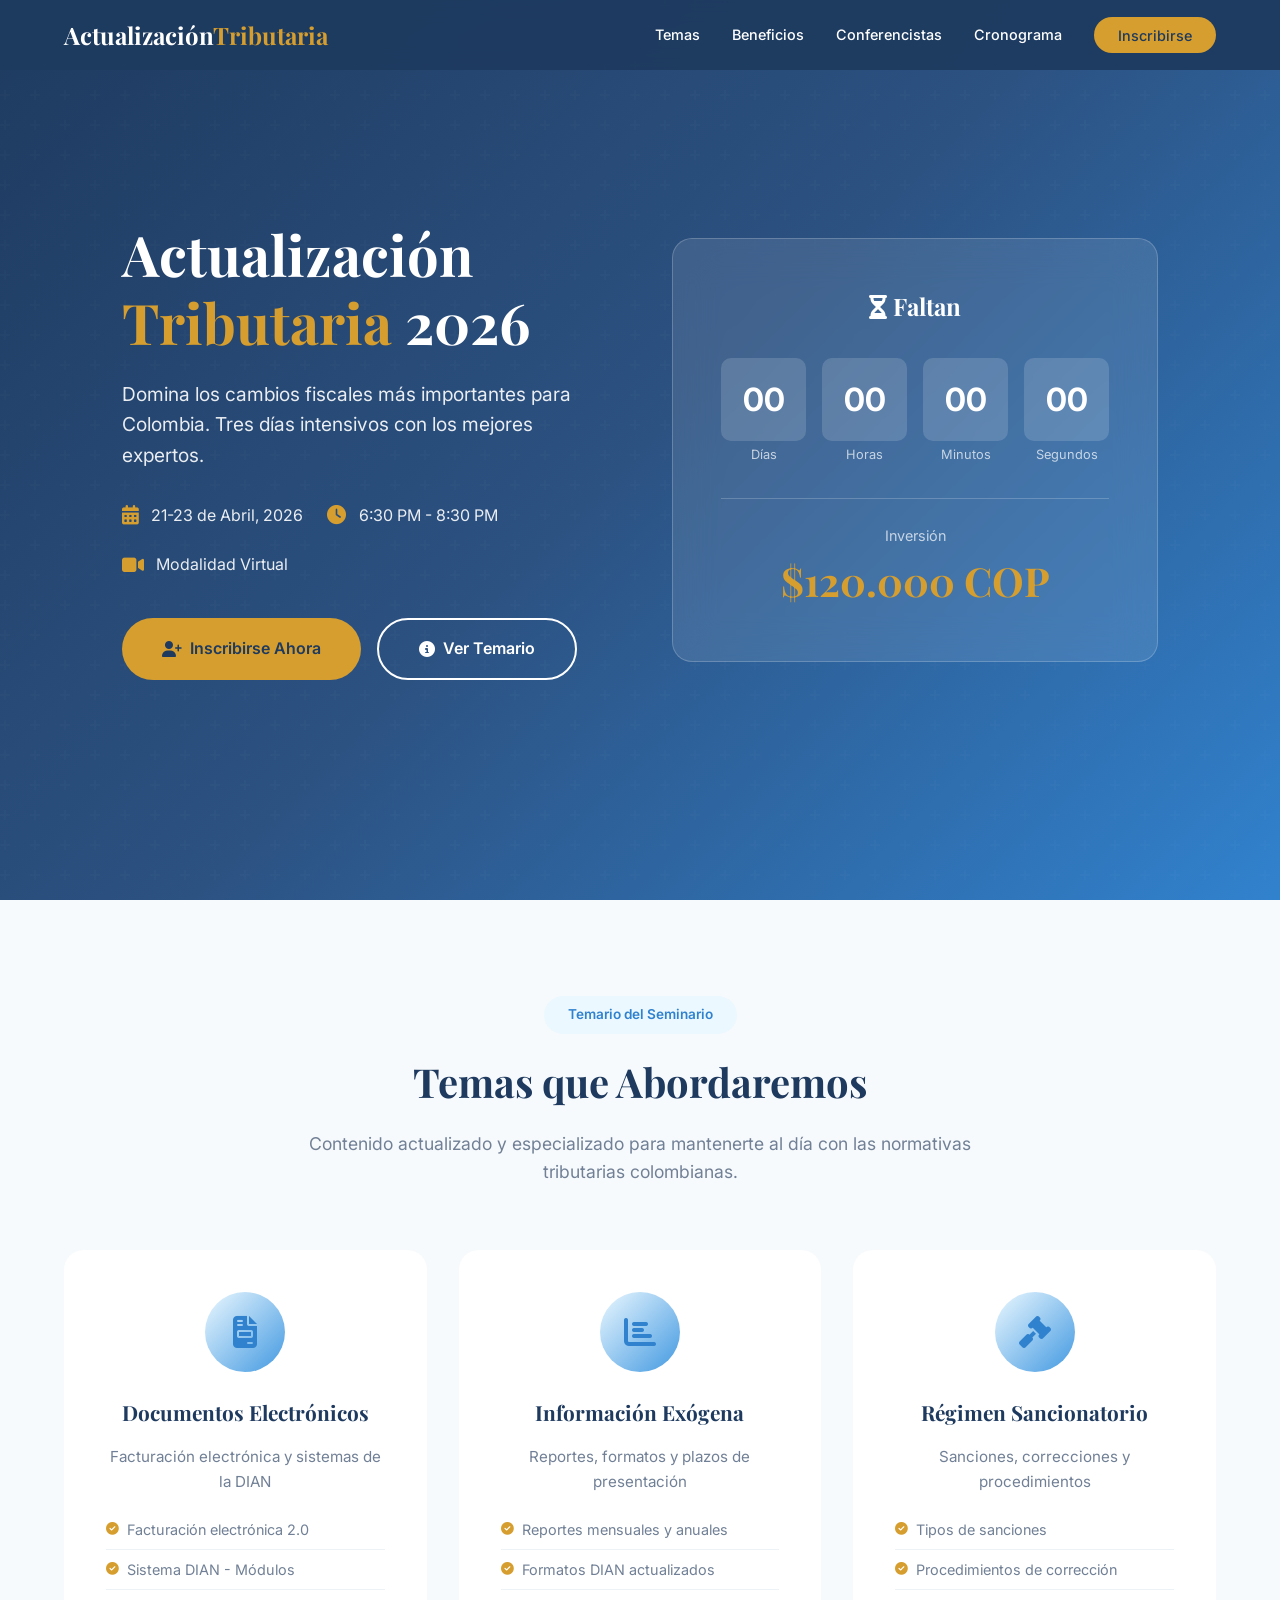
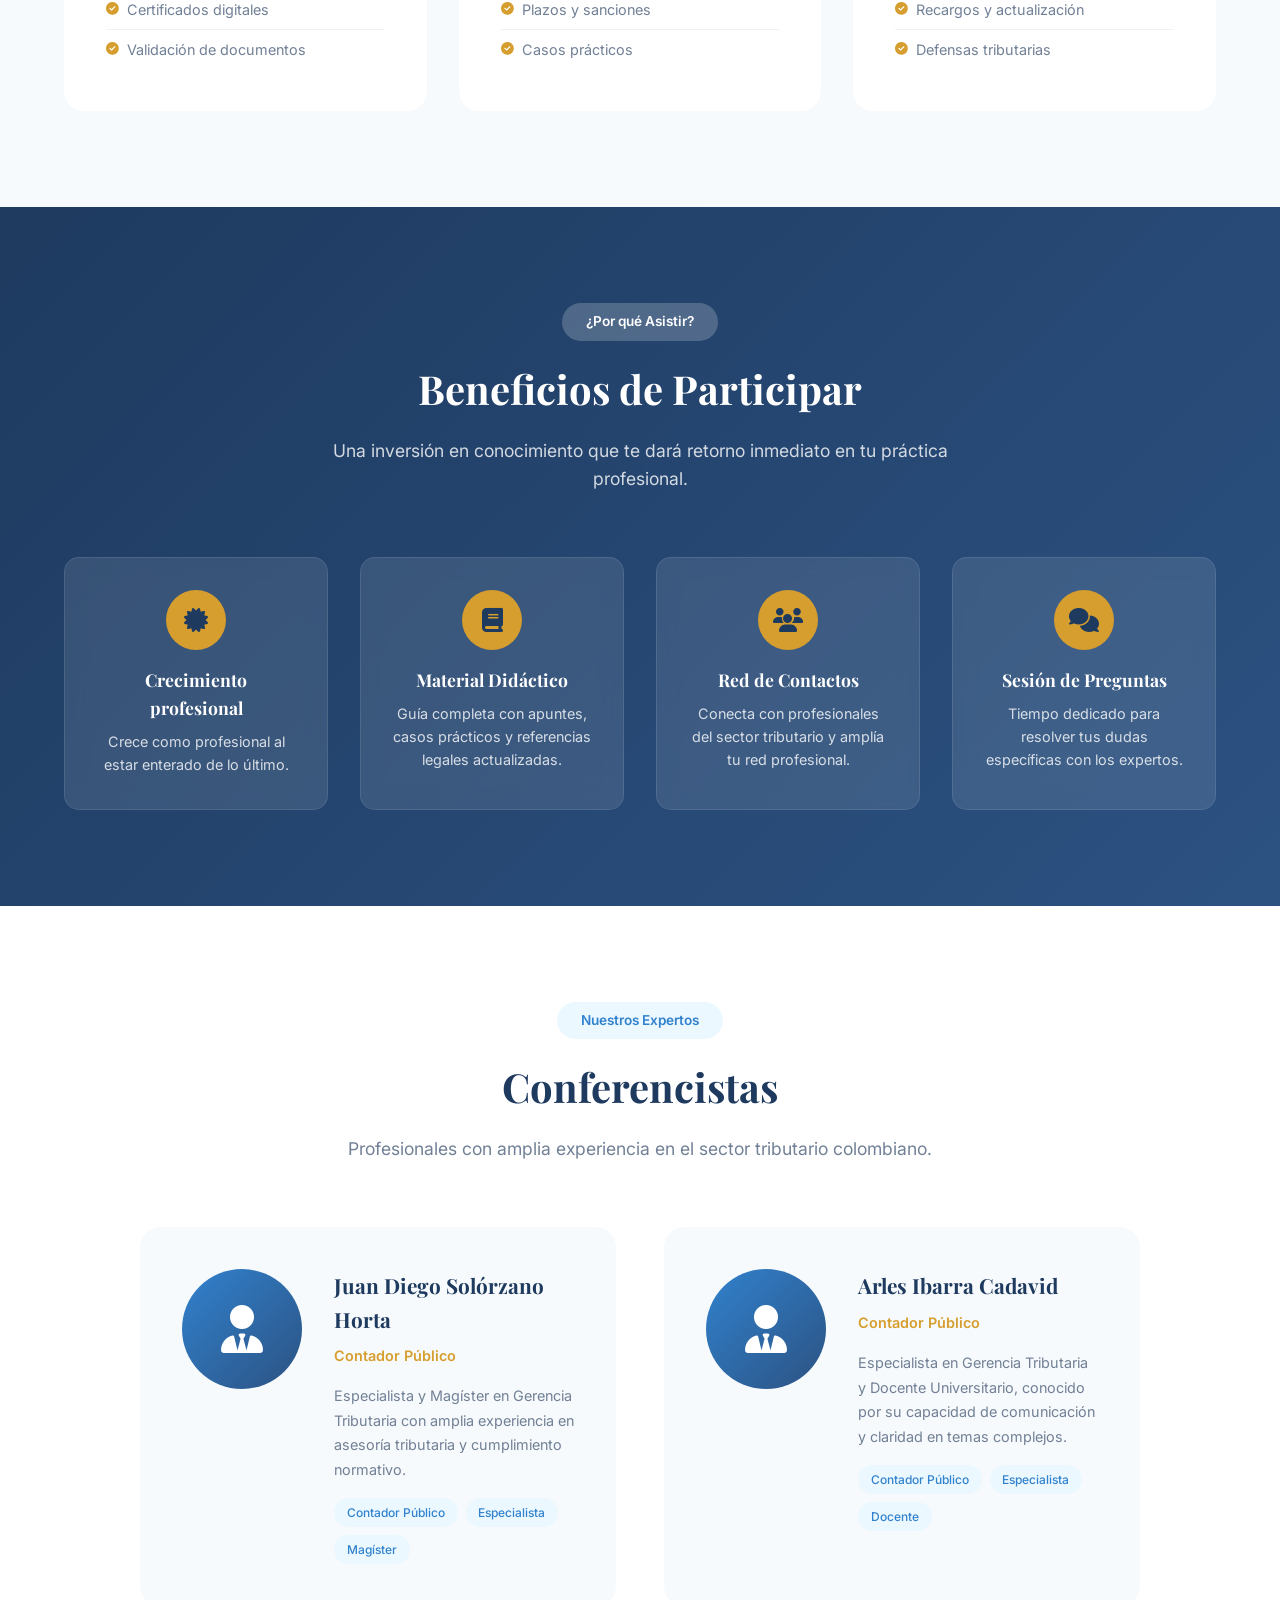
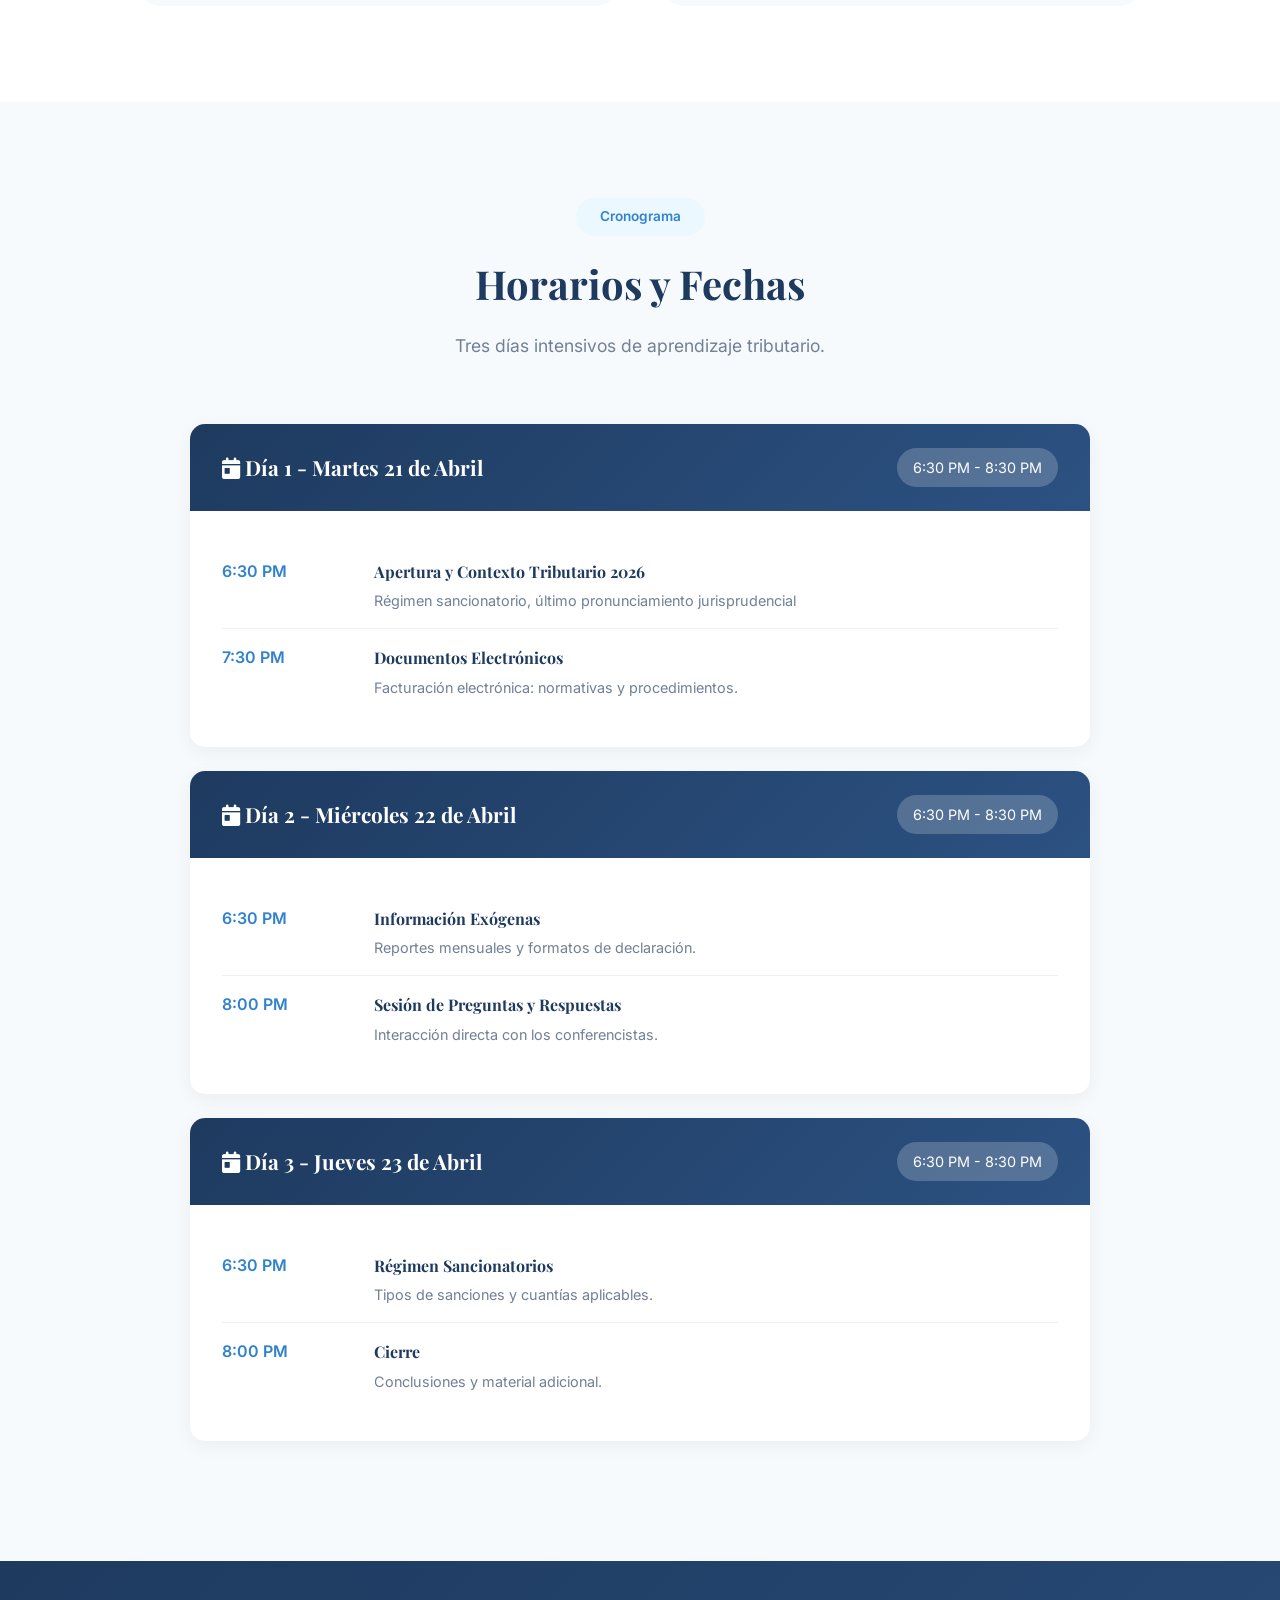
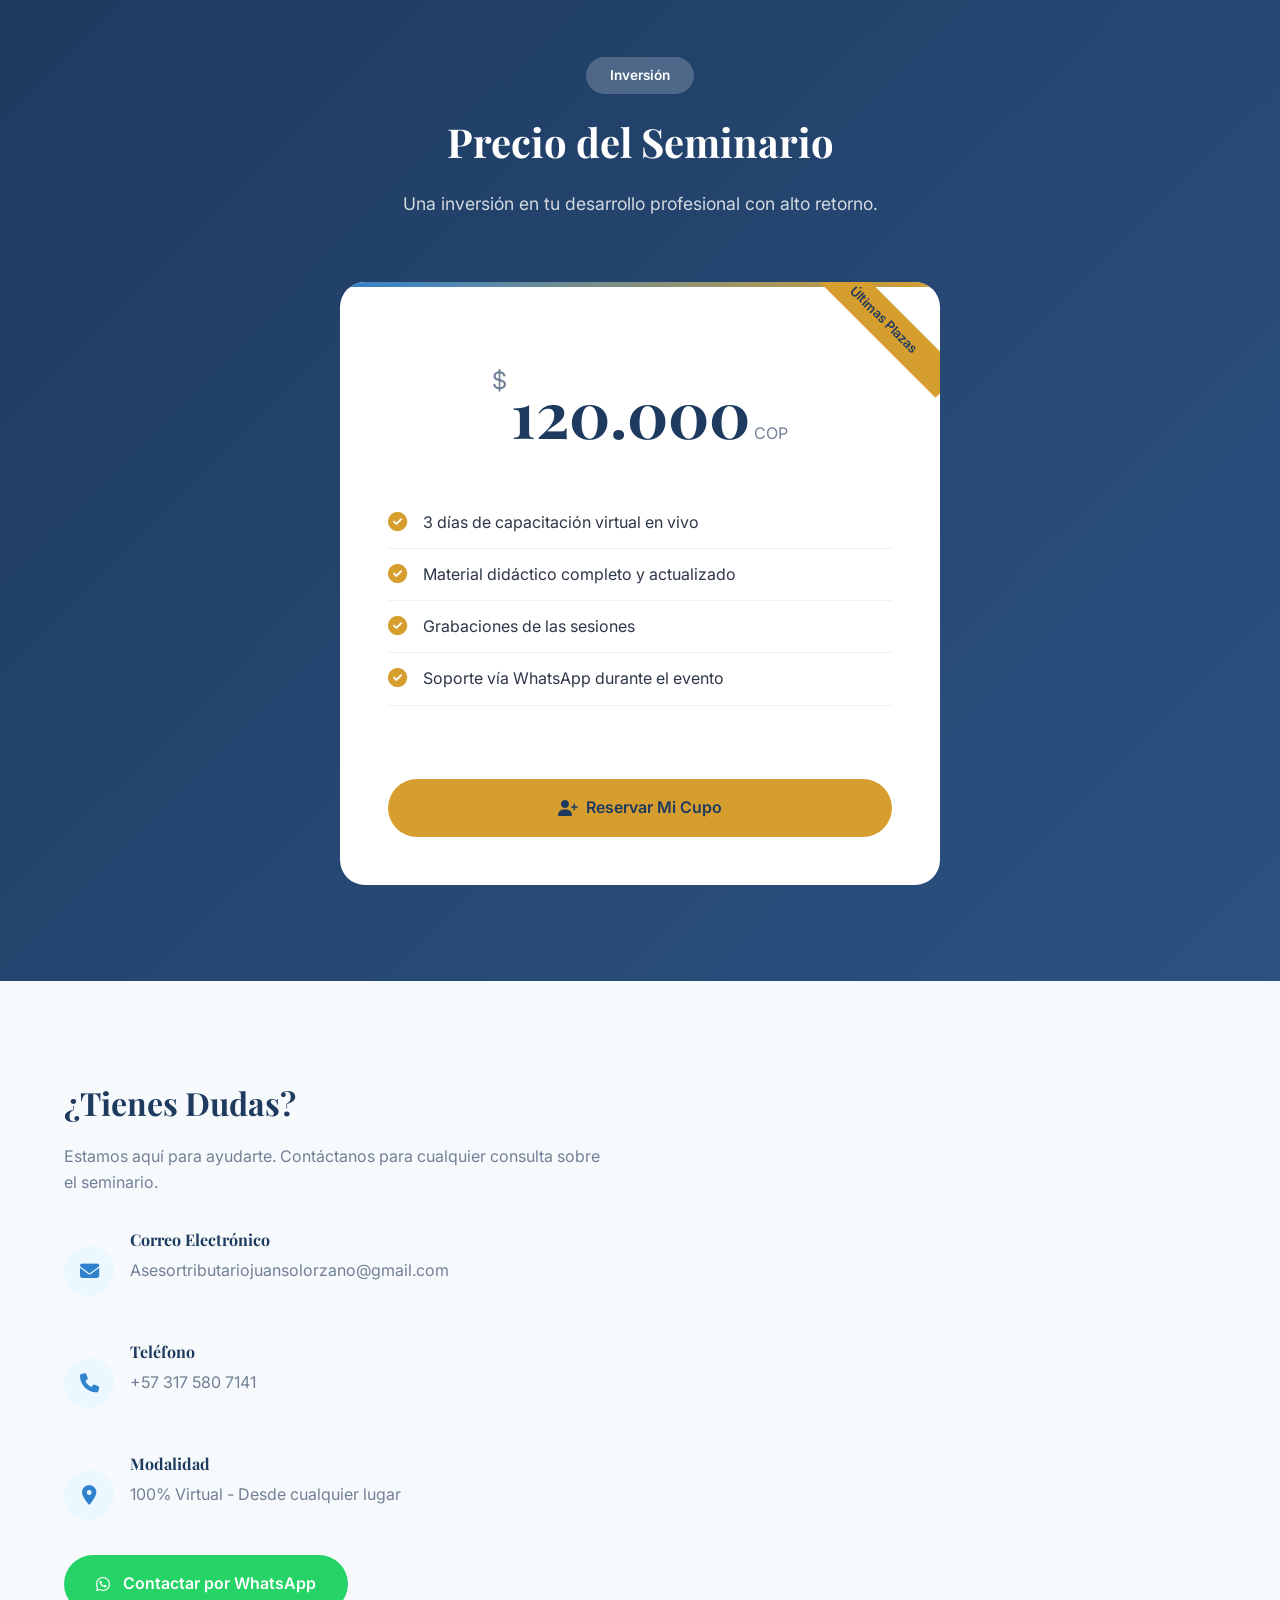
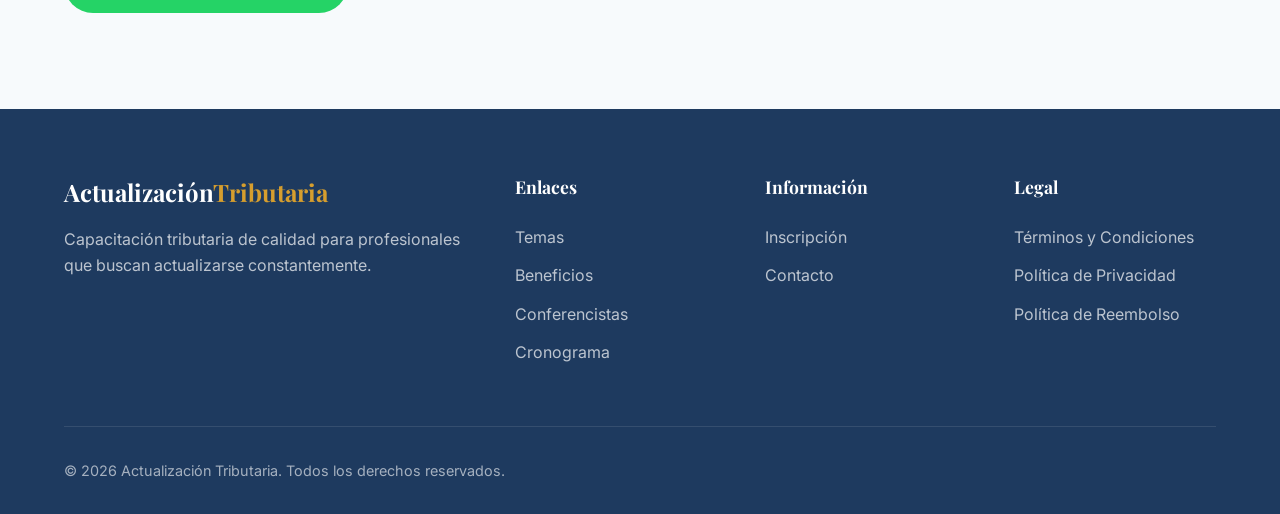
==== commit 0e8b5547: "temario" ====
--- a/index.html
+++ b/index.html
@@ -250,7 +250,7 @@
                     <div class="schedule-item">
                         <span class="schedule-time">7:30 PM</span>
                         <div class="schedule-topic">
-                            <h4>Documentos Electrónicos - Parte 1</h4>
+                            <h4>Documentos Electrónicos</h4>
                             <p>Facturación electrónica: normativas y procedimientos.</p>
                         </div>
                     </div>
@@ -265,15 +265,8 @@
                     <div class="schedule-item">
                         <span class="schedule-time">6:30 PM</span>
                         <div class="schedule-topic">
-                            <h4>Información Exógena - Parte 1</h4>
+                            <h4>Información Exógenas</h4>
                             <p>Reportes mensuales y formatos de declaración.</p>
-                        </div>
-                    </div>
-                    <div class="schedule-item">
-                        <span class="schedule-time">7:15 PM</span>
-                        <div class="schedule-topic">
-                            <h4>Información Exógena - Parte 2</h4>
-                            <p>Plazos, procedimientos y casos prácticos.</p>
                         </div>
                     </div>
                     <div class="schedule-item">
@@ -294,15 +287,8 @@
                     <div class="schedule-item">
                         <span class="schedule-time">6:30 PM</span>
                         <div class="schedule-topic">
-                            <h4>Régimen Sancionatorio - Parte 1</h4>
+                            <h4>Régimen Sancionatorios</h4>
                             <p>Tipos de sanciones y cuantías aplicables.</p>
-                        </div>
-                    </div>
-                    <div class="schedule-item">
-                        <span class="schedule-time">7:15 PM</span>
-                        <div class="schedule-topic">
-                            <h4>Régimen Sancionatorio - Parte 2</h4>
-                            <p>Correcciones, recargos y procedimientos de defensa.</p>
                         </div>
                     </div>
                     <div class="schedule-item">
